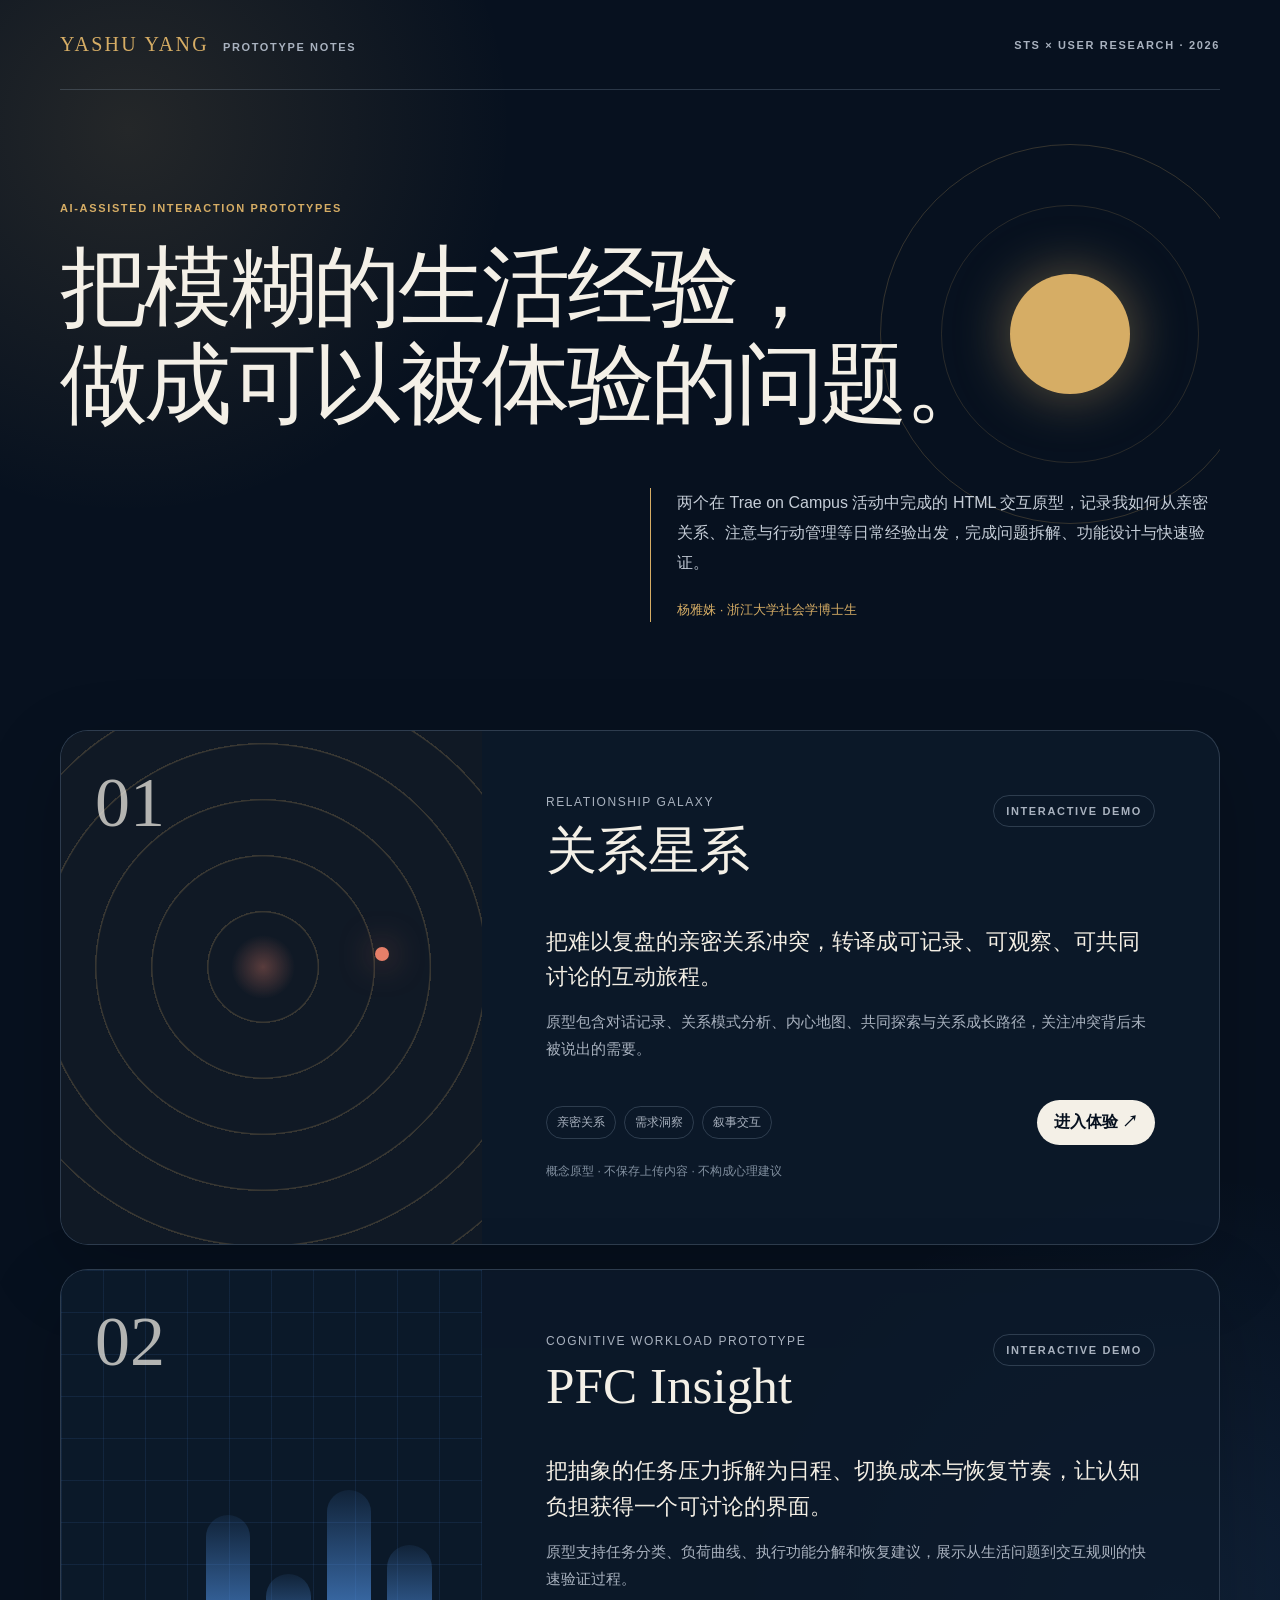
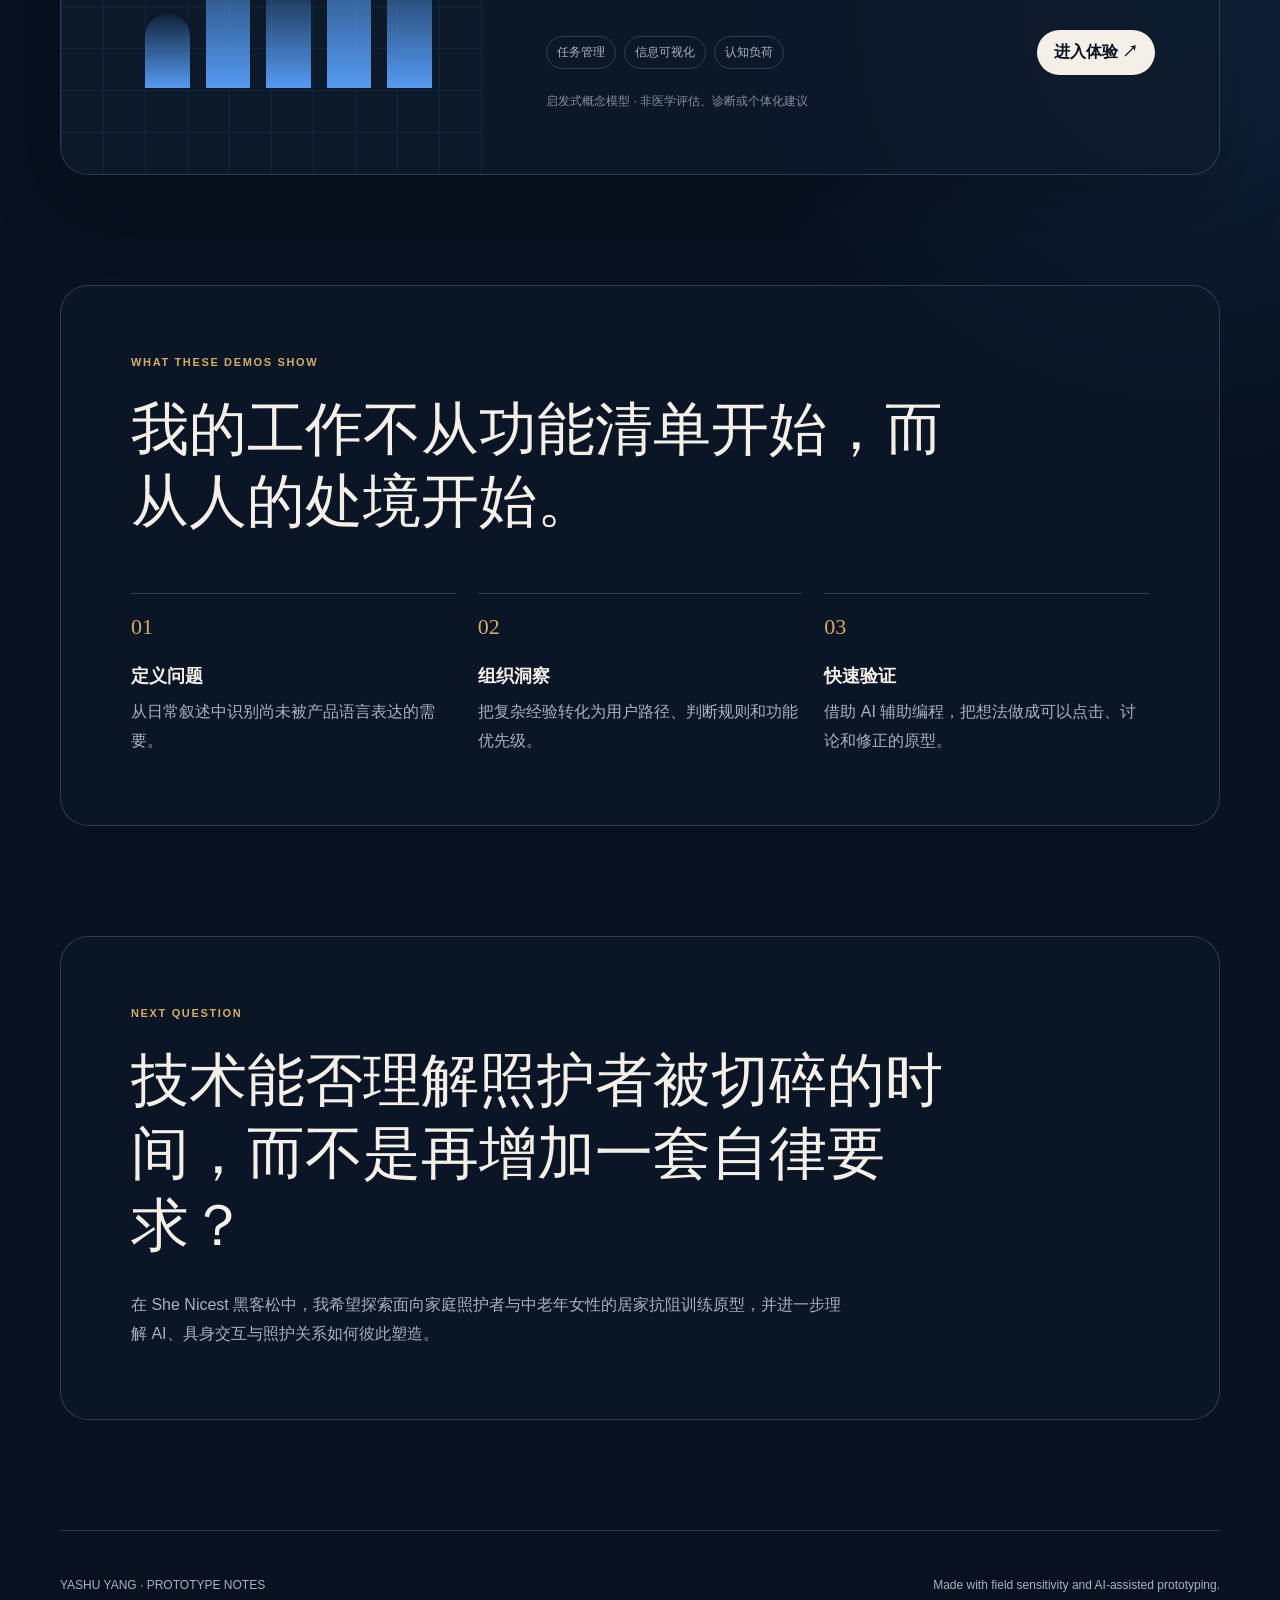
==== index.html @ 4c897ace "Publish interaction prototype portfolio Add the portfolio landing page, two interactive HTML demos, " ====
<!doctype html>
<html lang="zh-CN">
  <head>
    <meta charset="UTF-8" />
    <meta name="viewport" content="width=device-width, initial-scale=1.0" />
    <meta name="description" content="杨雅姝的 AI 辅助交互原型：关系星系与 PFC Insight。" />
    <meta property="og:title" content="杨雅姝｜交互原型作品" />
    <meta property="og:description" content="从生活经验、需求洞察到可以点击和讨论的交互原型。" />
    <meta property="og:image" content="og.png" />
    <title>杨雅姝｜交互原型作品</title>
    <style>
      :root {
        --ink: #f4f0e7;
        --muted: #a9b2bf;
        --night: #07111f;
        --panel: #0d1a2b;
        --line: rgba(170, 190, 215, 0.22);
        --gold: #d6ad65;
        --coral: #e57f69;
        --blue: #559af1;
      }

      * { box-sizing: border-box; }
      html { scroll-behavior: smooth; background: var(--night); }
      body {
        margin: 0;
        color: var(--ink);
        background:
          radial-gradient(circle at 10% 4%, rgba(214, 173, 101, 0.14), transparent 24rem),
          radial-gradient(circle at 92% 50%, rgba(85, 154, 241, 0.12), transparent 28rem),
          var(--night);
        font-family: Inter, ui-sans-serif, -apple-system, BlinkMacSystemFont, "Segoe UI", "PingFang SC", "Microsoft YaHei", sans-serif;
      }

      a { color: inherit; }
      main { width: min(1160px, calc(100% - 36px)); margin: 0 auto; }

      header {
        min-height: 90px;
        display: flex;
        align-items: center;
        justify-content: space-between;
        gap: 20px;
        border-bottom: 1px solid var(--line);
      }

      .wordmark { display: flex; align-items: baseline; gap: 14px; letter-spacing: .14em; }
      .wordmark strong { color: var(--gold); font-family: Georgia, serif; font-size: 20px; font-weight: 400; }
      .wordmark span, .meta, .eyebrow, .status { color: var(--muted); font-size: 11px; font-weight: 700; letter-spacing: .15em; }

      .hero { position: relative; min-height: 580px; padding: 112px 0 82px; overflow: hidden; }
      .eyebrow { margin: 0 0 26px; color: var(--gold); }
      h1, h2 { font-family: Georgia, "Songti SC", "STSong", serif; font-weight: 400; }
      h1 { position: relative; z-index: 1; max-width: 980px; margin: 0; font-size: clamp(46px, 7vw, 88px); line-height: 1.1; letter-spacing: -.04em; }
      .hero-copy { position: relative; z-index: 1; width: min(570px, 100%); margin: 54px 0 0 auto; padding-left: 26px; border-left: 1px solid var(--gold); color: #c5cdd7; line-height: 1.9; }
      .hero-copy p { margin: 0; }
      .hero-copy small { display: block; margin-top: 18px; color: var(--gold); }

      .orbit { position: absolute; right: -40px; top: 54px; width: 380px; height: 380px; border: 1px solid rgba(214, 173, 101, .22); border-radius: 50%; }
      .orbit::before, .orbit::after { content: ""; position: absolute; inset: 16%; border: 1px solid rgba(214, 173, 101, .16); border-radius: 50%; }
      .orbit::after { inset: 34%; background: var(--gold); box-shadow: 0 0 56px rgba(214, 173, 101, .45); }

      .projects { display: grid; gap: 24px; padding: 26px 0 110px; }
      .card { display: grid; grid-template-columns: minmax(250px, .8fr) 1.4fr; min-height: 430px; overflow: hidden; border: 1px solid var(--line); border-radius: 28px; background: rgba(13, 26, 43, .82); box-shadow: 0 26px 80px rgba(0, 0, 0, .2); }
      .visual { position: relative; min-height: 300px; overflow: hidden; background: #101925; }
      .visual.warm { background: radial-gradient(circle at 48% 46%, rgba(229, 127, 105, .34), transparent 9%), repeating-radial-gradient(circle at 48% 46%, transparent 0 54px, rgba(214, 173, 101, .2) 55px 56px), #101925; }
      .visual.cool { background: linear-gradient(rgba(85, 154, 241, .1) 1px, transparent 1px), linear-gradient(90deg, rgba(85, 154, 241, .1) 1px, transparent 1px), #0b1929; background-size: 42px 42px; }
      .index { position: absolute; top: 32px; left: 34px; color: rgba(244, 240, 231, .72); font-family: Georgia, serif; font-size: 70px; }
      .node { position: absolute; right: 22%; top: 42%; width: 14px; height: 14px; border-radius: 50%; background: var(--coral); box-shadow: 0 0 34px rgba(229, 127, 105, .85); }
      .bars { position: absolute; left: 20%; right: 12%; bottom: 17%; height: 42%; display: flex; align-items: flex-end; gap: 16px; }
      .bars i { flex: 1; border-radius: 999px 999px 0 0; background: linear-gradient(to top, var(--blue), rgba(85, 154, 241, .08)); }
      .bars i:nth-child(1) { height: 35%; } .bars i:nth-child(2) { height: 82%; } .bars i:nth-child(3) { height: 54%; } .bars i:nth-child(4) { height: 94%; } .bars i:nth-child(5) { height: 68%; }

      .content { display: flex; flex-direction: column; padding: clamp(34px, 5vw, 64px); }
      .heading { display: flex; justify-content: space-between; align-items: flex-start; gap: 20px; }
      .heading p { margin: 0 0 8px; color: var(--muted); font-size: 12px; letter-spacing: .13em; text-transform: uppercase; }
      .heading h2 { margin: 0; font-size: clamp(34px, 4vw, 54px); }
      .status { padding: 9px 12px; border: 1px solid var(--line); border-radius: 999px; white-space: nowrap; }
      .summary { margin: 38px 0 14px; color: #f3eee4; font-family: Georgia, "Songti SC", serif; font-size: 22px; line-height: 1.6; }
      .details { margin: 0; color: var(--muted); font-size: 15px; line-height: 1.8; }
      .footer { display: flex; justify-content: space-between; align-items: center; gap: 24px; margin-top: auto; padding-top: 38px; }
      .tags { display: flex; flex-wrap: wrap; gap: 8px; margin: 0; padding: 0; list-style: none; }
      .tags li { padding: 7px 10px; border: 1px solid var(--line); border-radius: 999px; color: var(--muted); font-size: 12px; }
      .launch { padding: 12px 17px; border-radius: 999px; background: var(--ink); color: var(--night); font-weight: 700; text-decoration: none; white-space: nowrap; }
      .note { margin: 18px 0 0; color: #8290a0; font-size: 12px; }

      .method, .next { margin-bottom: 110px; padding: clamp(36px, 6vw, 70px); border: 1px solid var(--line); border-radius: 28px; background: rgba(13, 26, 43, .54); }
      .method h2, .next h2 { max-width: 840px; margin: 0; font-size: clamp(32px, 5vw, 58px); line-height: 1.25; }
      .steps { display: grid; grid-template-columns: repeat(3, 1fr); gap: 22px; margin: 54px 0 0; padding: 0; list-style: none; }
      .steps li { padding-top: 20px; border-top: 1px solid var(--line); }
      .steps span { color: var(--gold); font-family: Georgia, serif; font-size: 22px; }
      .steps h3 { margin: 24px 0 10px; font-size: 18px; }
      .steps p, .next > p:last-child { margin: 0; color: var(--muted); line-height: 1.8; }
      .next > p:last-child { max-width: 720px; margin-top: 28px; }

      footer { min-height: 110px; display: flex; align-items: center; justify-content: space-between; gap: 20px; border-top: 1px solid var(--line); color: var(--muted); font-size: 12px; }

      @media (max-width: 780px) {
        header .meta { display: none; }
        .hero { min-height: 520px; padding-top: 90px; }
        .orbit { opacity: .55; right: -180px; }
        .card { grid-template-columns: 1fr; }
        .heading, .footer, footer { align-items: flex-start; flex-direction: column; }
        .steps { grid-template-columns: 1fr; }
      }
    </style>
  </head>
  <body>
    <main>
      <header>
        <div class="wordmark"><strong>YASHU YANG</strong><span>PROTOTYPE NOTES</span></div>
        <div class="meta">STS × USER RESEARCH · 2026</div>
      </header>

      <section class="hero">
        <div class="orbit" aria-hidden="true"></div>
        <p class="eyebrow">AI-ASSISTED INTERACTION PROTOTYPES</p>
        <h1>把模糊的生活经验，<br />做成可以被体验的问题。</h1>
        <div class="hero-copy">
          <p>两个在 Trae on Campus 活动中完成的 HTML 交互原型，记录我如何从亲密关系、注意与行动管理等日常经验出发，完成问题拆解、功能设计与快速验证。</p>
          <small>杨雅姝 · 浙江大学社会学博士生</small>
        </div>
      </section>

      <section class="projects" aria-label="交互原型列表">
        <article class="card">
          <div class="visual warm" aria-hidden="true"><span class="index">01</span><span class="node"></span></div>
          <div class="content">
            <div class="heading"><div><p>Relationship Galaxy</p><h2>关系星系</h2></div><span class="status">INTERACTIVE DEMO</span></div>
            <p class="summary">把难以复盘的亲密关系冲突，转译成可记录、可观察、可共同讨论的互动旅程。</p>
            <p class="details">原型包含对话记录、关系模式分析、内心地图、共同探索与关系成长路径，关注冲突背后未被说出的需要。</p>
            <div class="footer"><ul class="tags"><li>亲密关系</li><li>需求洞察</li><li>叙事交互</li></ul><a class="launch" href="relationship-galaxy.html">进入体验 ↗</a></div>
            <p class="note">概念原型 · 不保存上传内容 · 不构成心理建议</p>
          </div>
        </article>

        <article class="card">
          <div class="visual cool" aria-hidden="true"><span class="index">02</span><div class="bars"><i></i><i></i><i></i><i></i><i></i></div></div>
          <div class="content">
            <div class="heading"><div><p>Cognitive Workload Prototype</p><h2>PFC Insight</h2></div><span class="status">INTERACTIVE DEMO</span></div>
            <p class="summary">把抽象的任务压力拆解为日程、切换成本与恢复节奏，让认知负担获得一个可讨论的界面。</p>
            <p class="details">原型支持任务分类、负荷曲线、执行功能分解和恢复建议，展示从生活问题到交互规则的快速验证过程。</p>
            <div class="footer"><ul class="tags"><li>任务管理</li><li>信息可视化</li><li>认知负荷</li></ul><a class="launch" href="pfc-insight.html">进入体验 ↗</a></div>
            <p class="note">启发式概念模型 · 非医学评估、诊断或个体化建议</p>
          </div>
        </article>
      </section>

      <section class="method">
        <p class="eyebrow">WHAT THESE DEMOS SHOW</p>
        <h2>我的工作不从功能清单开始，而从人的处境开始。</h2>
        <ol class="steps">
          <li><span>01</span><h3>定义问题</h3><p>从日常叙述中识别尚未被产品语言表达的需要。</p></li>
          <li><span>02</span><h3>组织洞察</h3><p>把复杂经验转化为用户路径、判断规则和功能优先级。</p></li>
          <li><span>03</span><h3>快速验证</h3><p>借助 AI 辅助编程，把想法做成可以点击、讨论和修正的原型。</p></li>
        </ol>
      </section>

      <section class="next">
        <p class="eyebrow">NEXT QUESTION</p>
        <h2>技术能否理解照护者被切碎的时间，而不是再增加一套自律要求？</h2>
        <p>在 She Nicest 黑客松中，我希望探索面向家庭照护者与中老年女性的居家抗阻训练原型，并进一步理解 AI、具身交互与照护关系如何彼此塑造。</p>
      </section>

      <footer><span>YASHU YANG · PROTOTYPE NOTES</span><span>Made with field sensitivity and AI-assisted prototyping.</span></footer>
    </main>
  </body>
</html>
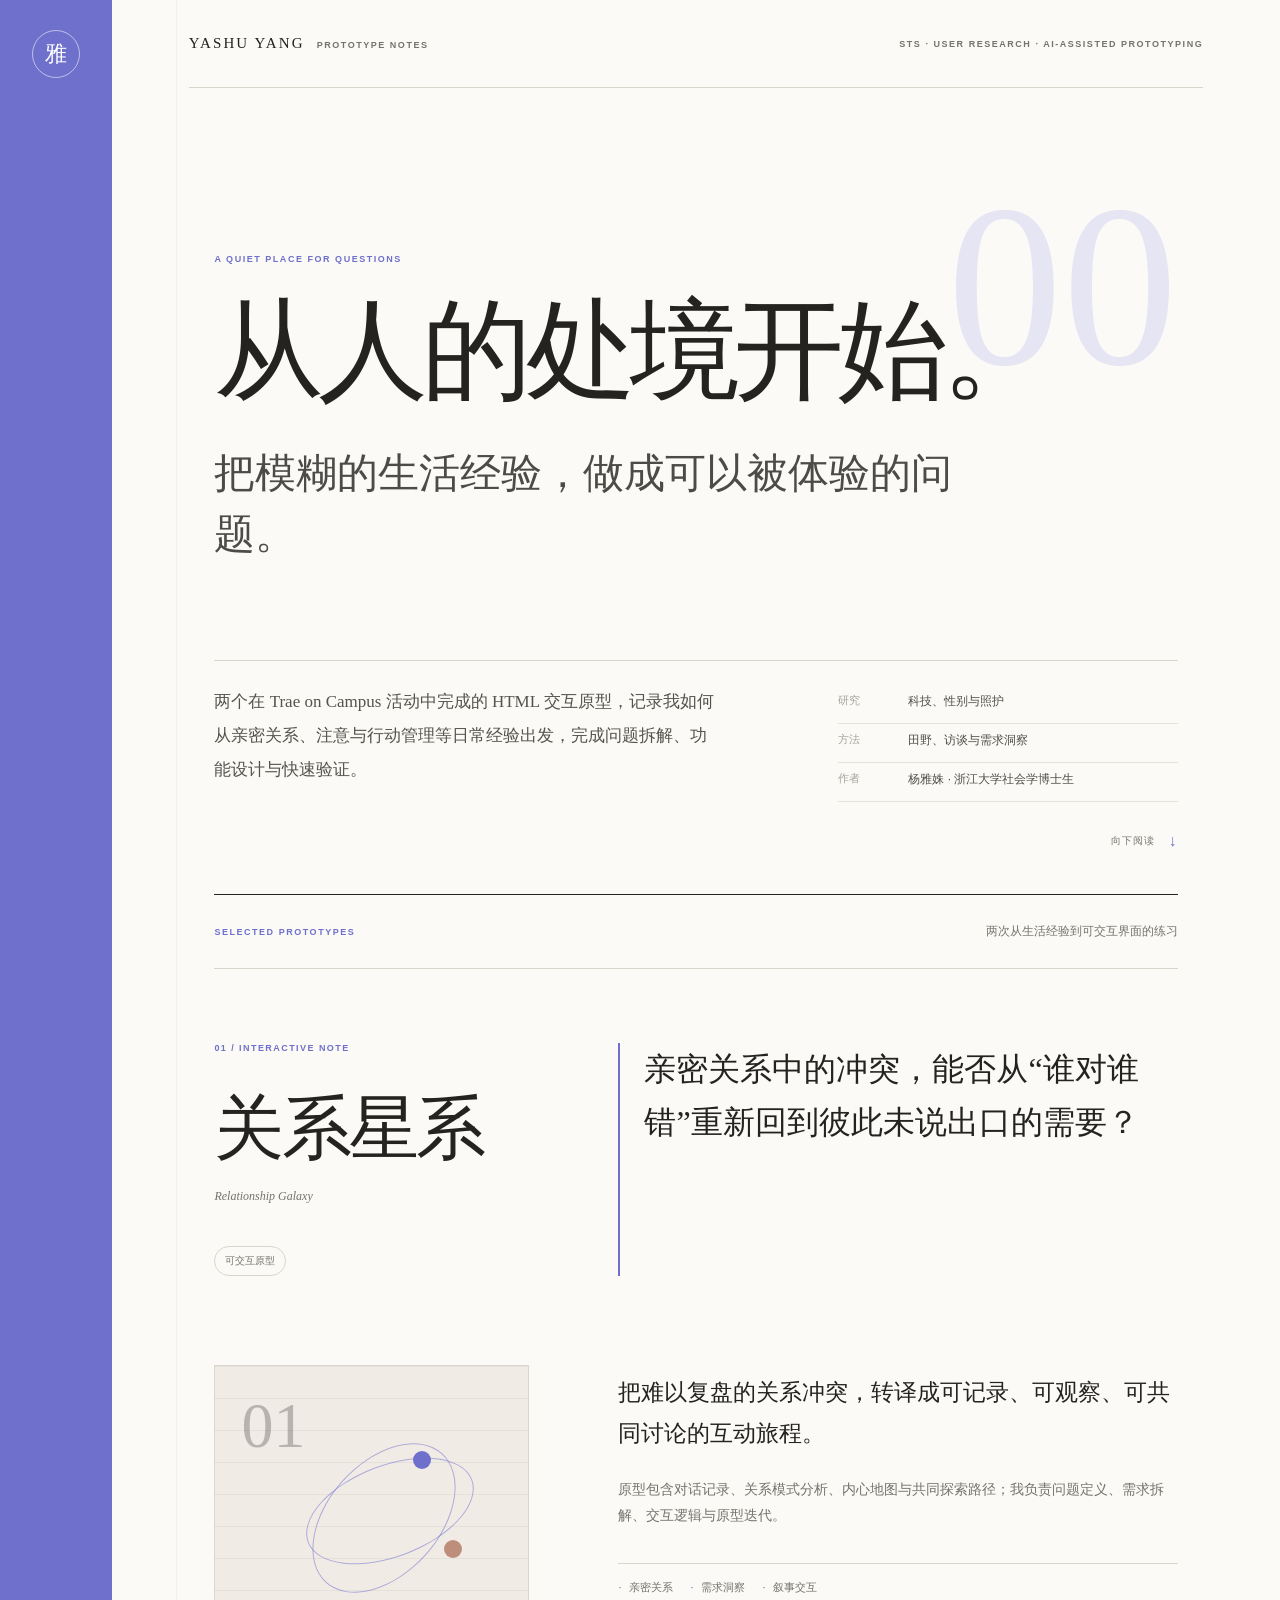
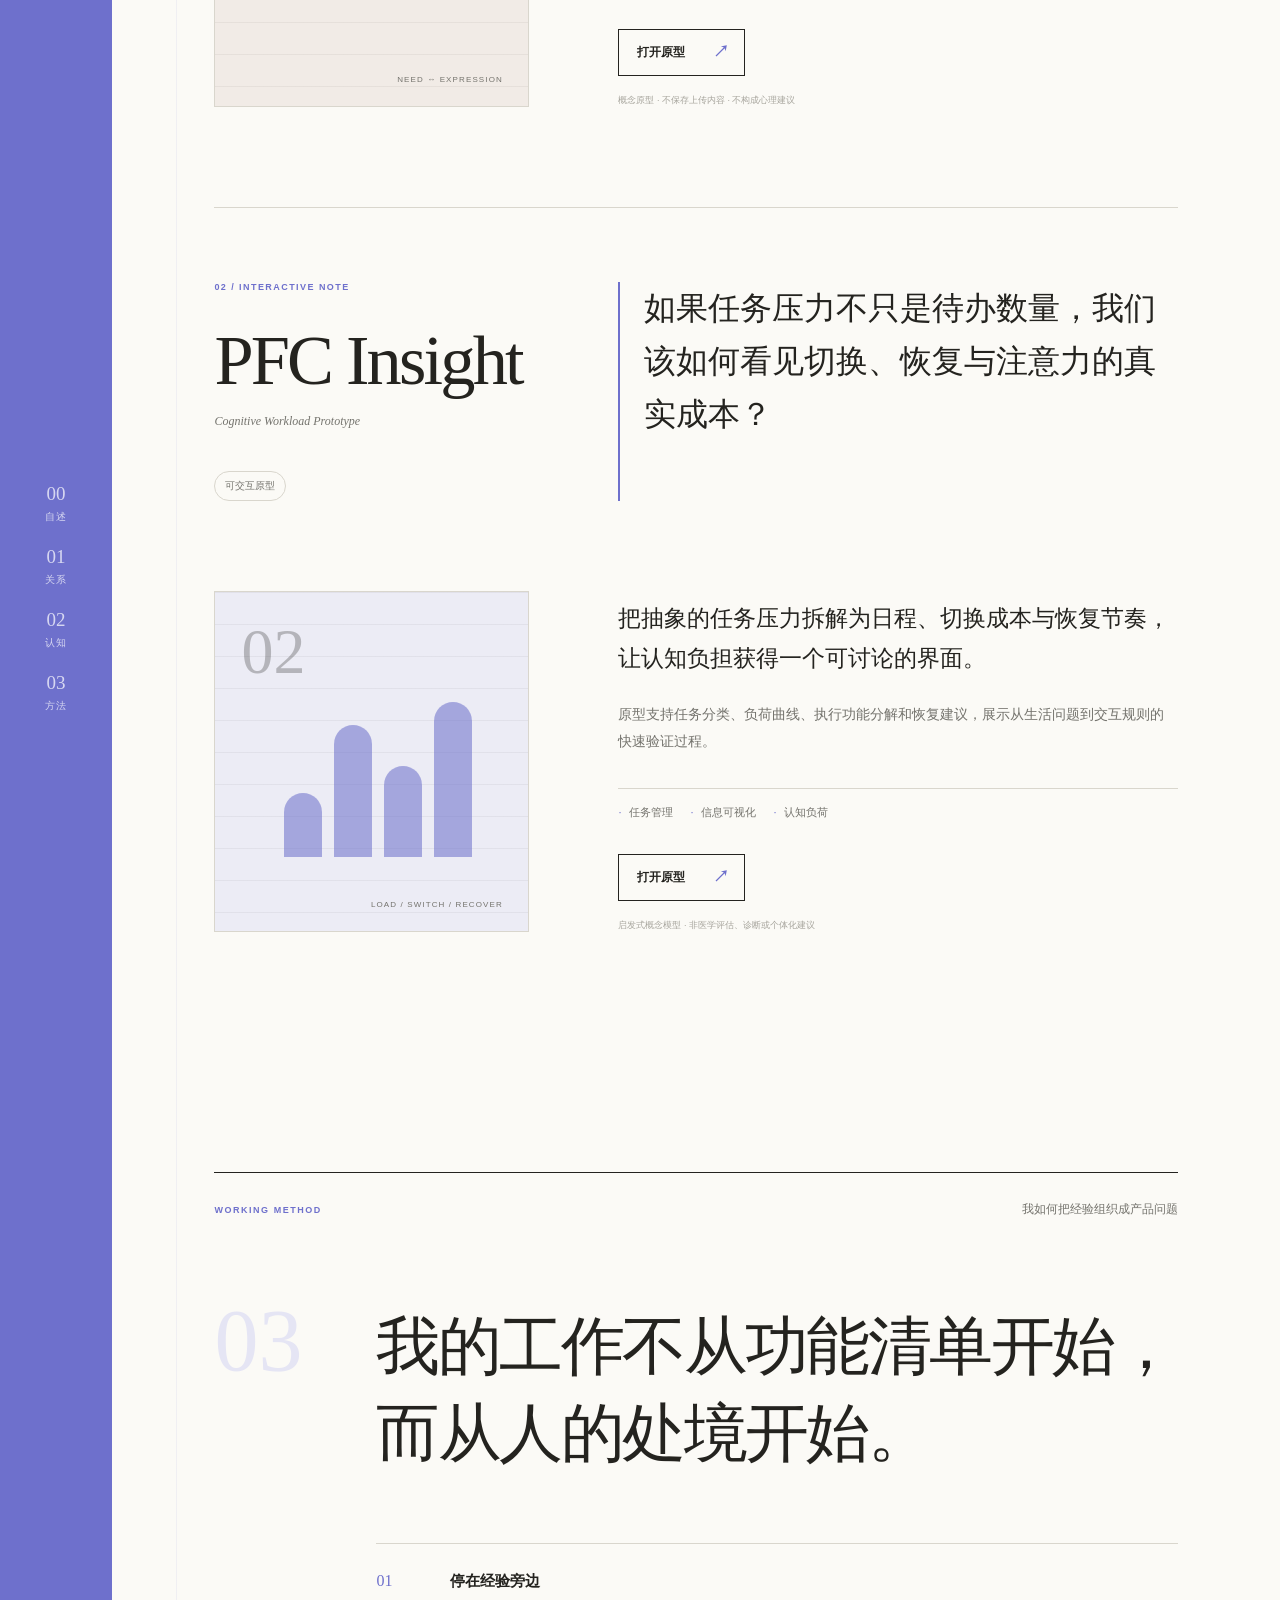
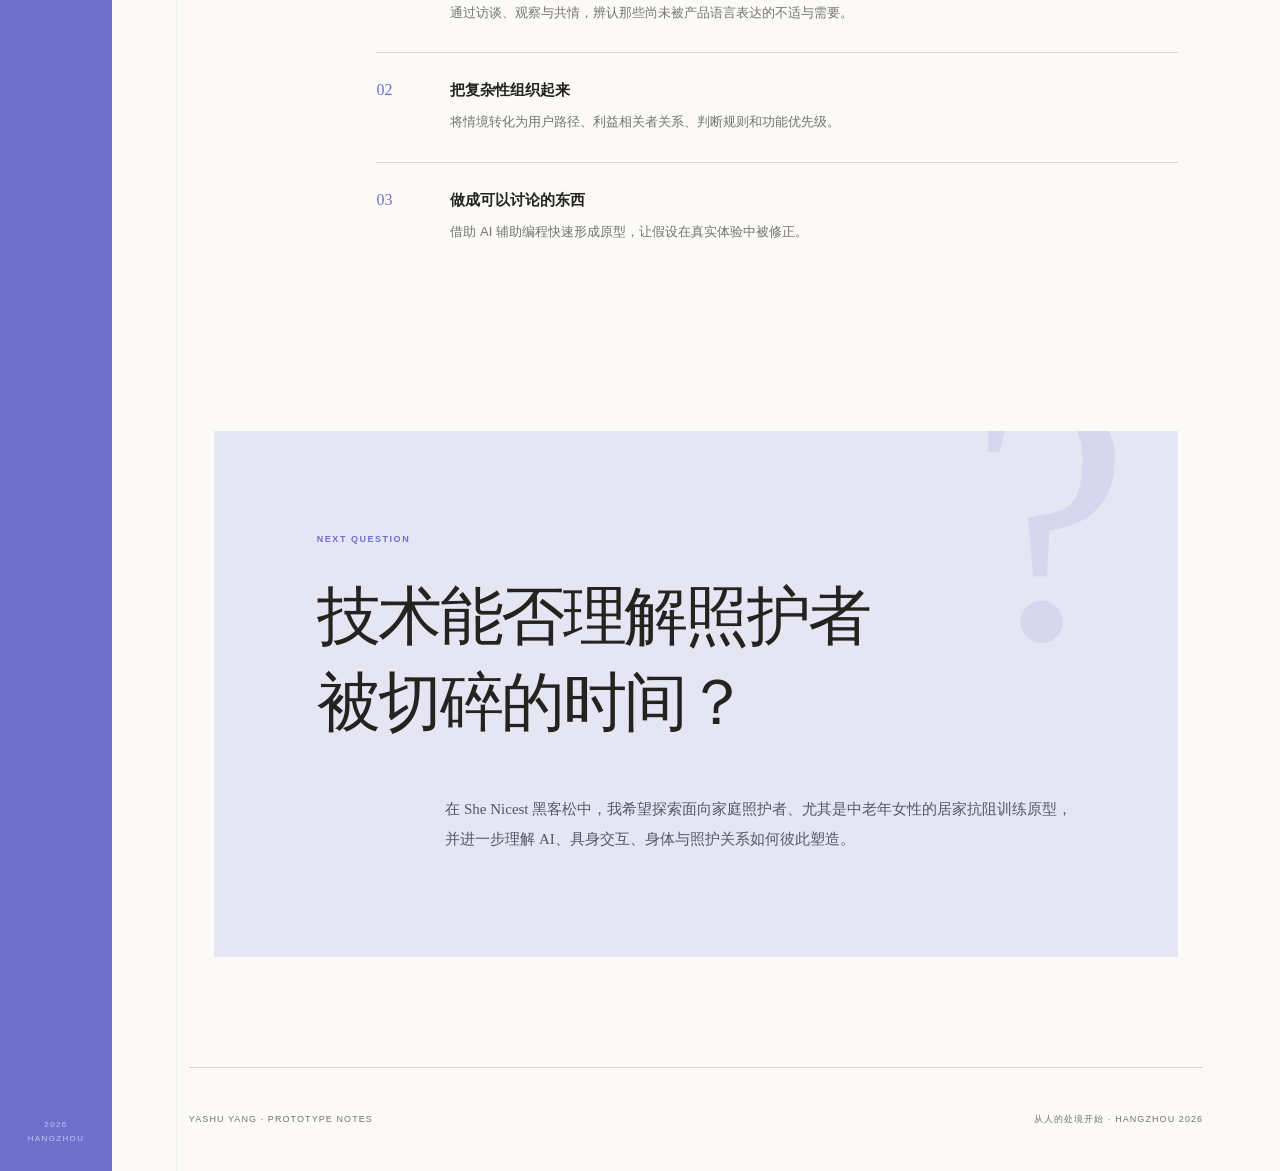
==== commit d5778f8e: "Refine portfolio UI with quiet editorial design Replace the dark card layout with a warm paper-based" ====
--- a/index.html
+++ b/index.html
@@ -5,164 +5,105 @@
     <meta name="viewport" content="width=device-width, initial-scale=1.0" />
     <meta name="description" content="杨雅姝的 AI 辅助交互原型：关系星系与 PFC Insight。" />
     <meta property="og:title" content="杨雅姝｜交互原型作品" />
-    <meta property="og:description" content="从生活经验、需求洞察到可以点击和讨论的交互原型。" />
-    <meta property="og:image" content="og.png" />
+    <meta property="og:description" content="从人的处境开始：把生活经验做成可以被体验的问题。" />
+    <meta property="og:image" content="https://yoshuayang.github.io/yashu-prototype-notes/og.png" />
+    <link rel="canonical" href="https://yoshuayang.github.io/yashu-prototype-notes/" />
+    <link rel="stylesheet" href="styles.css" />
     <title>杨雅姝｜交互原型作品</title>
-    <style>
-      :root {
-        --ink: #f4f0e7;
-        --muted: #a9b2bf;
-        --night: #07111f;
-        --panel: #0d1a2b;
-        --line: rgba(170, 190, 215, 0.22);
-        --gold: #d6ad65;
-        --coral: #e57f69;
-        --blue: #559af1;
-      }
-
-      * { box-sizing: border-box; }
-      html { scroll-behavior: smooth; background: var(--night); }
-      body {
-        margin: 0;
-        color: var(--ink);
-        background:
-          radial-gradient(circle at 10% 4%, rgba(214, 173, 101, 0.14), transparent 24rem),
-          radial-gradient(circle at 92% 50%, rgba(85, 154, 241, 0.12), transparent 28rem),
-          var(--night);
-        font-family: Inter, ui-sans-serif, -apple-system, BlinkMacSystemFont, "Segoe UI", "PingFang SC", "Microsoft YaHei", sans-serif;
-      }
-
-      a { color: inherit; }
-      main { width: min(1160px, calc(100% - 36px)); margin: 0 auto; }
-
-      header {
-        min-height: 90px;
-        display: flex;
-        align-items: center;
-        justify-content: space-between;
-        gap: 20px;
-        border-bottom: 1px solid var(--line);
-      }
-
-      .wordmark { display: flex; align-items: baseline; gap: 14px; letter-spacing: .14em; }
-      .wordmark strong { color: var(--gold); font-family: Georgia, serif; font-size: 20px; font-weight: 400; }
-      .wordmark span, .meta, .eyebrow, .status { color: var(--muted); font-size: 11px; font-weight: 700; letter-spacing: .15em; }
-
-      .hero { position: relative; min-height: 580px; padding: 112px 0 82px; overflow: hidden; }
-      .eyebrow { margin: 0 0 26px; color: var(--gold); }
-      h1, h2 { font-family: Georgia, "Songti SC", "STSong", serif; font-weight: 400; }
-      h1 { position: relative; z-index: 1; max-width: 980px; margin: 0; font-size: clamp(46px, 7vw, 88px); line-height: 1.1; letter-spacing: -.04em; }
-      .hero-copy { position: relative; z-index: 1; width: min(570px, 100%); margin: 54px 0 0 auto; padding-left: 26px; border-left: 1px solid var(--gold); color: #c5cdd7; line-height: 1.9; }
-      .hero-copy p { margin: 0; }
-      .hero-copy small { display: block; margin-top: 18px; color: var(--gold); }
-
-      .orbit { position: absolute; right: -40px; top: 54px; width: 380px; height: 380px; border: 1px solid rgba(214, 173, 101, .22); border-radius: 50%; }
-      .orbit::before, .orbit::after { content: ""; position: absolute; inset: 16%; border: 1px solid rgba(214, 173, 101, .16); border-radius: 50%; }
-      .orbit::after { inset: 34%; background: var(--gold); box-shadow: 0 0 56px rgba(214, 173, 101, .45); }
-
-      .projects { display: grid; gap: 24px; padding: 26px 0 110px; }
-      .card { display: grid; grid-template-columns: minmax(250px, .8fr) 1.4fr; min-height: 430px; overflow: hidden; border: 1px solid var(--line); border-radius: 28px; background: rgba(13, 26, 43, .82); box-shadow: 0 26px 80px rgba(0, 0, 0, .2); }
-      .visual { position: relative; min-height: 300px; overflow: hidden; background: #101925; }
-      .visual.warm { background: radial-gradient(circle at 48% 46%, rgba(229, 127, 105, .34), transparent 9%), repeating-radial-gradient(circle at 48% 46%, transparent 0 54px, rgba(214, 173, 101, .2) 55px 56px), #101925; }
-      .visual.cool { background: linear-gradient(rgba(85, 154, 241, .1) 1px, transparent 1px), linear-gradient(90deg, rgba(85, 154, 241, .1) 1px, transparent 1px), #0b1929; background-size: 42px 42px; }
-      .index { position: absolute; top: 32px; left: 34px; color: rgba(244, 240, 231, .72); font-family: Georgia, serif; font-size: 70px; }
-      .node { position: absolute; right: 22%; top: 42%; width: 14px; height: 14px; border-radius: 50%; background: var(--coral); box-shadow: 0 0 34px rgba(229, 127, 105, .85); }
-      .bars { position: absolute; left: 20%; right: 12%; bottom: 17%; height: 42%; display: flex; align-items: flex-end; gap: 16px; }
-      .bars i { flex: 1; border-radius: 999px 999px 0 0; background: linear-gradient(to top, var(--blue), rgba(85, 154, 241, .08)); }
-      .bars i:nth-child(1) { height: 35%; } .bars i:nth-child(2) { height: 82%; } .bars i:nth-child(3) { height: 54%; } .bars i:nth-child(4) { height: 94%; } .bars i:nth-child(5) { height: 68%; }
-
-      .content { display: flex; flex-direction: column; padding: clamp(34px, 5vw, 64px); }
-      .heading { display: flex; justify-content: space-between; align-items: flex-start; gap: 20px; }
-      .heading p { margin: 0 0 8px; color: var(--muted); font-size: 12px; letter-spacing: .13em; text-transform: uppercase; }
-      .heading h2 { margin: 0; font-size: clamp(34px, 4vw, 54px); }
-      .status { padding: 9px 12px; border: 1px solid var(--line); border-radius: 999px; white-space: nowrap; }
-      .summary { margin: 38px 0 14px; color: #f3eee4; font-family: Georgia, "Songti SC", serif; font-size: 22px; line-height: 1.6; }
-      .details { margin: 0; color: var(--muted); font-size: 15px; line-height: 1.8; }
-      .footer { display: flex; justify-content: space-between; align-items: center; gap: 24px; margin-top: auto; padding-top: 38px; }
-      .tags { display: flex; flex-wrap: wrap; gap: 8px; margin: 0; padding: 0; list-style: none; }
-      .tags li { padding: 7px 10px; border: 1px solid var(--line); border-radius: 999px; color: var(--muted); font-size: 12px; }
-      .launch { padding: 12px 17px; border-radius: 999px; background: var(--ink); color: var(--night); font-weight: 700; text-decoration: none; white-space: nowrap; }
-      .note { margin: 18px 0 0; color: #8290a0; font-size: 12px; }
-
-      .method, .next { margin-bottom: 110px; padding: clamp(36px, 6vw, 70px); border: 1px solid var(--line); border-radius: 28px; background: rgba(13, 26, 43, .54); }
-      .method h2, .next h2 { max-width: 840px; margin: 0; font-size: clamp(32px, 5vw, 58px); line-height: 1.25; }
-      .steps { display: grid; grid-template-columns: repeat(3, 1fr); gap: 22px; margin: 54px 0 0; padding: 0; list-style: none; }
-      .steps li { padding-top: 20px; border-top: 1px solid var(--line); }
-      .steps span { color: var(--gold); font-family: Georgia, serif; font-size: 22px; }
-      .steps h3 { margin: 24px 0 10px; font-size: 18px; }
-      .steps p, .next > p:last-child { margin: 0; color: var(--muted); line-height: 1.8; }
-      .next > p:last-child { max-width: 720px; margin-top: 28px; }
-
-      footer { min-height: 110px; display: flex; align-items: center; justify-content: space-between; gap: 20px; border-top: 1px solid var(--line); color: var(--muted); font-size: 12px; }
-
-      @media (max-width: 780px) {
-        header .meta { display: none; }
-        .hero { min-height: 520px; padding-top: 90px; }
-        .orbit { opacity: .55; right: -180px; }
-        .card { grid-template-columns: 1fr; }
-        .heading, .footer, footer { align-items: flex-start; flex-direction: column; }
-        .steps { grid-template-columns: 1fr; }
-      }
-    </style>
   </head>
   <body>
-    <main>
-      <header>
-        <div class="wordmark"><strong>YASHU YANG</strong><span>PROTOTYPE NOTES</span></div>
-        <div class="meta">STS × USER RESEARCH · 2026</div>
-      </header>
+    <main class="portfolio-shell">
+      <aside class="index-rail" aria-label="页面索引">
+        <a class="monogram" href="#top" aria-label="返回页面顶部">雅</a>
+        <nav>
+          <a href="#about"><span>00</span>自述</a>
+          <a href="#project-01"><span>01</span>关系</a>
+          <a href="#project-02"><span>02</span>认知</a>
+          <a href="#method"><span>03</span>方法</a>
+        </nav>
+        <p>2026<br />HANGZHOU</p>
+      </aside>
 
-      <section class="hero">
-        <div class="orbit" aria-hidden="true"></div>
-        <p class="eyebrow">AI-ASSISTED INTERACTION PROTOTYPES</p>
-        <h1>把模糊的生活经验，<br />做成可以被体验的问题。</h1>
-        <div class="hero-copy">
-          <p>两个在 Trae on Campus 活动中完成的 HTML 交互原型，记录我如何从亲密关系、注意与行动管理等日常经验出发，完成问题拆解、功能设计与快速验证。</p>
-          <small>杨雅姝 · 浙江大学社会学博士生</small>
-        </div>
-      </section>
+      <div class="paper" id="top">
+        <header class="site-header">
+          <a class="wordmark" href="#top"><strong>YASHU YANG</strong><span>PROTOTYPE NOTES</span></a>
+          <p>STS · USER RESEARCH · AI-ASSISTED PROTOTYPING</p>
+        </header>
 
-      <section class="projects" aria-label="交互原型列表">
-        <article class="card">
-          <div class="visual warm" aria-hidden="true"><span class="index">01</span><span class="node"></span></div>
-          <div class="content">
-            <div class="heading"><div><p>Relationship Galaxy</p><h2>关系星系</h2></div><span class="status">INTERACTIVE DEMO</span></div>
-            <p class="summary">把难以复盘的亲密关系冲突，转译成可记录、可观察、可共同讨论的互动旅程。</p>
-            <p class="details">原型包含对话记录、关系模式分析、内心地图、共同探索与关系成长路径，关注冲突背后未被说出的需要。</p>
-            <div class="footer"><ul class="tags"><li>亲密关系</li><li>需求洞察</li><li>叙事交互</li></ul><a class="launch" href="relationship-galaxy.html">进入体验 ↗</a></div>
-            <p class="note">概念原型 · 不保存上传内容 · 不构成心理建议</p>
+        <section class="hero" id="about">
+          <div class="hero-index" aria-hidden="true">00</div>
+          <p class="section-label">A QUIET PLACE FOR QUESTIONS</p>
+          <h1>从人的处境开始。</h1>
+          <p class="hero-thesis">把模糊的生活经验，做成可以被体验的问题。</p>
+          <div class="hero-notes">
+            <p>两个在 Trae on Campus 活动中完成的 HTML 交互原型，记录我如何从亲密关系、注意与行动管理等日常经验出发，完成问题拆解、功能设计与快速验证。</p>
+            <dl>
+              <div><dt>研究</dt><dd>科技、性别与照护</dd></div>
+              <div><dt>方法</dt><dd>田野、访谈与需求洞察</dd></div>
+              <div><dt>作者</dt><dd>杨雅姝 · 浙江大学社会学博士生</dd></div>
+            </dl>
           </div>
-        </article>
+          <a class="scroll-note" href="#project-01">向下阅读 <span>↓</span></a>
+        </section>
 
-        <article class="card">
-          <div class="visual cool" aria-hidden="true"><span class="index">02</span><div class="bars"><i></i><i></i><i></i><i></i><i></i></div></div>
-          <div class="content">
-            <div class="heading"><div><p>Cognitive Workload Prototype</p><h2>PFC Insight</h2></div><span class="status">INTERACTIVE DEMO</span></div>
-            <p class="summary">把抽象的任务压力拆解为日程、切换成本与恢复节奏，让认知负担获得一个可讨论的界面。</p>
-            <p class="details">原型支持任务分类、负荷曲线、执行功能分解和恢复建议，展示从生活问题到交互规则的快速验证过程。</p>
-            <div class="footer"><ul class="tags"><li>任务管理</li><li>信息可视化</li><li>认知负荷</li></ul><a class="launch" href="pfc-insight.html">进入体验 ↗</a></div>
-            <p class="note">启发式概念模型 · 非医学评估、诊断或个体化建议</p>
-          </div>
-        </article>
-      </section>
+        <section class="projects" aria-label="交互原型作品">
+          <div class="section-heading"><p class="section-label">SELECTED PROTOTYPES</p><p>两次从生活经验到可交互界面的练习</p></div>
 
-      <section class="method">
-        <p class="eyebrow">WHAT THESE DEMOS SHOW</p>
-        <h2>我的工作不从功能清单开始，而从人的处境开始。</h2>
-        <ol class="steps">
-          <li><span>01</span><h3>定义问题</h3><p>从日常叙述中识别尚未被产品语言表达的需要。</p></li>
-          <li><span>02</span><h3>组织洞察</h3><p>把复杂经验转化为用户路径、判断规则和功能优先级。</p></li>
-          <li><span>03</span><h3>快速验证</h3><p>借助 AI 辅助编程，把想法做成可以点击、讨论和修正的原型。</p></li>
-        </ol>
-      </section>
+          <article class="project-sheet relationship" id="project-01">
+            <header class="project-heading">
+              <div><p>01 / INTERACTIVE NOTE</p><h2>关系星系</h2><span>Relationship Galaxy</span></div>
+              <span class="prototype-status">可交互原型</span>
+            </header>
+            <blockquote>亲密关系中的冲突，能否从“谁对谁错”重新回到彼此未说出口的需要？</blockquote>
+            <div class="notation relationship" aria-hidden="true">
+              <span class="notation-number">01</span><i class="orbit orbit-one"></i><i class="orbit orbit-two"></i><i class="node node-a"></i><i class="node node-b"></i><small>NEED ↔ EXPRESSION</small>
+            </div>
+            <div class="project-copy">
+              <p class="project-summary">把难以复盘的关系冲突，转译成可记录、可观察、可共同讨论的互动旅程。</p>
+              <p class="project-details">原型包含对话记录、关系模式分析、内心地图与共同探索路径；我负责问题定义、需求拆解、交互逻辑与原型迭代。</p>
+              <ul aria-label="项目标签"><li>亲密关系</li><li>需求洞察</li><li>叙事交互</li></ul>
+              <a class="launch" href="relationship-galaxy.html">打开原型 <span aria-hidden="true">↗</span></a>
+              <p class="prototype-note">概念原型 · 不保存上传内容 · 不构成心理建议</p>
+            </div>
+          </article>
 
-      <section class="next">
-        <p class="eyebrow">NEXT QUESTION</p>
-        <h2>技术能否理解照护者被切碎的时间，而不是再增加一套自律要求？</h2>
-        <p>在 She Nicest 黑客松中，我希望探索面向家庭照护者与中老年女性的居家抗阻训练原型，并进一步理解 AI、具身交互与照护关系如何彼此塑造。</p>
-      </section>
+          <article class="project-sheet cognition" id="project-02">
+            <header class="project-heading">
+              <div><p>02 / INTERACTIVE NOTE</p><h2>PFC Insight</h2><span>Cognitive Workload Prototype</span></div>
+              <span class="prototype-status">可交互原型</span>
+            </header>
+            <blockquote>如果任务压力不只是待办数量，我们该如何看见切换、恢复与注意力的真实成本？</blockquote>
+            <div class="notation cognition" aria-hidden="true">
+              <span class="notation-number">02</span><i class="bar bar-one"></i><i class="bar bar-two"></i><i class="bar bar-three"></i><i class="bar bar-four"></i><small>LOAD / SWITCH / RECOVER</small>
+            </div>
+            <div class="project-copy">
+              <p class="project-summary">把抽象的任务压力拆解为日程、切换成本与恢复节奏，让认知负担获得一个可讨论的界面。</p>
+              <p class="project-details">原型支持任务分类、负荷曲线、执行功能分解和恢复建议，展示从生活问题到交互规则的快速验证过程。</p>
+              <ul aria-label="项目标签"><li>任务管理</li><li>信息可视化</li><li>认知负荷</li></ul>
+              <a class="launch" href="pfc-insight.html">打开原型 <span aria-hidden="true">↗</span></a>
+              <p class="prototype-note">启发式概念模型 · 非医学评估、诊断或个体化建议</p>
+            </div>
+          </article>
+        </section>
 
-      <footer><span>YASHU YANG · PROTOTYPE NOTES</span><span>Made with field sensitivity and AI-assisted prototyping.</span></footer>
+        <section class="method" id="method">
+          <div class="section-heading"><p class="section-label">WORKING METHOD</p><p>我如何把经验组织成产品问题</p></div>
+          <div class="method-intro"><p class="method-index">03</p><h2>我的工作不从功能清单开始，<br />而从人的处境开始。</h2></div>
+          <ol>
+            <li><span>01</span><div><h3>停在经验旁边</h3><p>通过访谈、观察与共情，辨认那些尚未被产品语言表达的不适与需要。</p></div></li>
+            <li><span>02</span><div><h3>把复杂性组织起来</h3><p>将情境转化为用户路径、利益相关者关系、判断规则和功能优先级。</p></div></li>
+            <li><span>03</span><div><h3>做成可以讨论的东西</h3><p>借助 AI 辅助编程快速形成原型，让假设在真实体验中被修正。</p></div></li>
+          </ol>
+        </section>
+
+        <section class="next-question">
+          <p class="section-label">NEXT QUESTION</p><span class="question-mark" aria-hidden="true">?</span>
+          <h2>技术能否理解照护者<br />被切碎的时间？</h2>
+          <p>在 She Nicest 黑客松中，我希望探索面向家庭照护者、尤其是中老年女性的居家抗阻训练原型，并进一步理解 AI、具身交互、身体与照护关系如何彼此塑造。</p>
+        </section>
+
+        <footer><p>YASHU YANG · PROTOTYPE NOTES</p><p>从人的处境开始 · HANGZHOU 2026</p></footer>
+      </div>
     </main>
   </body>
 </html>
--- a/styles.css
+++ b/styles.css
@@ -0,0 +1,538 @@
+:root {
+  --paper: #f4f2ec;
+  --surface: #fbfaf6;
+  --ink: #24231f;
+  --muted: #74736d;
+  --faint: #a6a49c;
+  --line: #d9d6cd;
+  --accent: #6e70cc;
+  --accent-soft: #e5e5f4;
+  --sage: #dce4dc;
+  --warm: #eadfd5;
+}
+
+* { box-sizing: border-box; }
+
+html {
+  scroll-behavior: smooth;
+  background: var(--paper);
+}
+
+body {
+  margin: 0;
+  color: var(--ink);
+  background: var(--paper);
+  font-family: Inter, ui-sans-serif, -apple-system, BlinkMacSystemFont, "Segoe UI", "PingFang SC", "Microsoft YaHei", sans-serif;
+  -webkit-font-smoothing: antialiased;
+}
+
+a { color: inherit; }
+
+.portfolio-shell {
+  display: grid;
+  grid-template-columns: 112px minmax(0, 1fr);
+  width: min(1500px, 100%);
+  margin: 0 auto;
+  min-height: 100vh;
+  background: var(--surface);
+  box-shadow: 0 0 0 1px rgba(36, 35, 31, 0.04);
+}
+
+.index-rail {
+  position: sticky;
+  top: 0;
+  z-index: 10;
+  display: flex;
+  flex-direction: column;
+  align-items: center;
+  min-height: 100vh;
+  padding: 30px 18px 24px;
+  background: var(--accent);
+  color: white;
+}
+
+.monogram {
+  display: grid;
+  place-items: center;
+  width: 48px;
+  height: 48px;
+  border: 1px solid rgba(255, 255, 255, 0.55);
+  border-radius: 50%;
+  font-family: "Songti SC", STSong, Georgia, serif;
+  font-size: 22px;
+  text-decoration: none;
+}
+
+.index-rail nav {
+  display: grid;
+  gap: 22px;
+  width: 100%;
+  margin: auto 0;
+}
+
+.index-rail nav a {
+  display: grid;
+  gap: 5px;
+  color: rgba(255, 255, 255, 0.72);
+  font-size: 10px;
+  letter-spacing: 0.15em;
+  text-align: center;
+  text-decoration: none;
+  transition: color 180ms ease;
+}
+
+.index-rail nav a span {
+  font-family: Georgia, serif;
+  font-size: 19px;
+  letter-spacing: 0;
+}
+
+.index-rail nav a:hover,
+.index-rail nav a:focus-visible { color: white; }
+
+.index-rail > p {
+  margin: 0;
+  color: rgba(255, 255, 255, 0.62);
+  font-size: 8px;
+  line-height: 1.8;
+  letter-spacing: 0.17em;
+  text-align: center;
+}
+
+.paper {
+  min-width: 0;
+  background:
+    linear-gradient(90deg, transparent 0 64px, rgba(110, 112, 204, 0.08) 64px 65px, transparent 65px),
+    var(--surface);
+}
+
+.site-header {
+  display: flex;
+  align-items: center;
+  justify-content: space-between;
+  min-height: 88px;
+  margin: 0 clamp(34px, 6vw, 92px);
+  border-bottom: 1px solid var(--line);
+}
+
+.wordmark {
+  display: flex;
+  align-items: baseline;
+  gap: 12px;
+  text-decoration: none;
+}
+
+.wordmark strong {
+  font-family: Georgia, serif;
+  font-size: 15px;
+  font-weight: 400;
+  letter-spacing: 0.14em;
+}
+
+.wordmark span,
+.site-header > p,
+.section-label {
+  color: var(--muted);
+  font-size: 9px;
+  font-weight: 650;
+  letter-spacing: 0.17em;
+}
+
+.site-header > p { margin: 0; }
+
+.hero {
+  position: relative;
+  min-height: 760px;
+  padding: clamp(100px, 13vw, 176px) clamp(34px, 8vw, 124px) 92px;
+  overflow: hidden;
+}
+
+.hero-index {
+  position: absolute;
+  top: 84px;
+  right: clamp(34px, 8vw, 124px);
+  color: var(--accent-soft);
+  font-family: Georgia, serif;
+  font-size: clamp(110px, 18vw, 250px);
+  line-height: 1;
+}
+
+.section-label {
+  position: relative;
+  z-index: 1;
+  margin: 0 0 30px;
+  color: var(--accent);
+}
+
+.hero h1 {
+  position: relative;
+  z-index: 1;
+  max-width: 900px;
+  margin: 0;
+  font-family: "Songti SC", STSong, Georgia, serif;
+  font-size: clamp(58px, 8.6vw, 126px);
+  font-weight: 400;
+  line-height: 1.04;
+  letter-spacing: -0.055em;
+}
+
+.hero-thesis {
+  position: relative;
+  z-index: 1;
+  max-width: 760px;
+  margin: 34px 0 0;
+  color: #4c4b47;
+  font-family: "Songti SC", STSong, Georgia, serif;
+  font-size: clamp(24px, 3.2vw, 44px);
+  line-height: 1.5;
+}
+
+.hero-notes {
+  position: relative;
+  z-index: 1;
+  display: grid;
+  grid-template-columns: 1.2fr 0.8fr;
+  gap: clamp(44px, 9vw, 130px);
+  margin-top: 94px;
+  padding-top: 24px;
+  border-top: 1px solid var(--line);
+}
+
+.hero-notes > p {
+  max-width: 620px;
+  margin: 0;
+  color: #55534e;
+  font-family: "Songti SC", STSong, Georgia, serif;
+  font-size: 17px;
+  line-height: 2;
+}
+
+.hero-notes dl { margin: 0; }
+.hero-notes dl div {
+  display: grid;
+  grid-template-columns: 52px 1fr;
+  gap: 18px;
+  padding: 8px 0 13px;
+  border-bottom: 1px solid #e5e2da;
+}
+.hero-notes dt { color: var(--faint); font-size: 11px; }
+.hero-notes dd { margin: 0; color: #514f4a; font-size: 12px; }
+
+.scroll-note {
+  position: absolute;
+  right: clamp(34px, 8vw, 124px);
+  bottom: 44px;
+  display: flex;
+  gap: 13px;
+  align-items: center;
+  color: var(--muted);
+  font-size: 10px;
+  letter-spacing: 0.12em;
+  text-decoration: none;
+}
+
+.scroll-note span { color: var(--accent); font-size: 16px; }
+
+.projects,
+.method {
+  padding: 0 clamp(34px, 8vw, 124px) 140px;
+}
+
+.section-heading {
+  display: flex;
+  align-items: baseline;
+  justify-content: space-between;
+  gap: 28px;
+  padding: 28px 0;
+  border-top: 1px solid var(--ink);
+}
+
+.section-heading p { margin: 0; }
+.section-heading > p:last-child { color: var(--muted); font-size: 12px; }
+
+.project-sheet {
+  display: grid;
+  grid-template-columns: minmax(230px, 0.72fr) minmax(340px, 1.28fr);
+  gap: clamp(42px, 7vw, 96px);
+  padding: 74px 0 100px;
+  border-top: 1px solid var(--line);
+}
+
+.project-heading {
+  align-self: start;
+}
+
+.project-heading > div > p {
+  margin: 0 0 28px;
+  color: var(--accent);
+  font-size: 9px;
+  font-weight: 700;
+  letter-spacing: 0.16em;
+}
+
+.project-heading h2 {
+  margin: 0 0 10px;
+  font-family: "Songti SC", STSong, Georgia, serif;
+  font-size: clamp(43px, 5.5vw, 76px);
+  font-weight: 400;
+  letter-spacing: -0.04em;
+}
+
+.project-heading > div > span {
+  color: var(--muted);
+  font-family: Georgia, serif;
+  font-size: 12px;
+  font-style: italic;
+}
+
+.prototype-status {
+  display: inline-block;
+  margin-top: 42px;
+  padding: 7px 10px;
+  border: 1px solid var(--line);
+  border-radius: 999px;
+  color: var(--muted);
+  font-size: 10px;
+}
+
+.project-sheet blockquote {
+  grid-column: 2;
+  margin: 0;
+  padding: 0 0 0 24px;
+  border-left: 2px solid var(--accent);
+  font-family: "Songti SC", STSong, Georgia, serif;
+  font-size: clamp(21px, 2.5vw, 32px);
+  line-height: 1.65;
+}
+
+.notation {
+  position: relative;
+  min-height: 310px;
+  overflow: hidden;
+  border: 1px solid var(--line);
+  background-color: var(--paper);
+  background-image: linear-gradient(rgba(36, 35, 31, 0.055) 1px, transparent 1px);
+  background-size: 100% 32px;
+}
+
+.notation.relationship { background-color: #f1ebe6; }
+.notation.cognition { background-color: #ececf5; }
+
+.notation-number {
+  position: absolute;
+  top: 23px;
+  left: 26px;
+  color: rgba(36, 35, 31, 0.28);
+  font-family: Georgia, serif;
+  font-size: 64px;
+}
+
+.notation small {
+  position: absolute;
+  right: 25px;
+  bottom: 22px;
+  color: var(--muted);
+  font-size: 8px;
+  letter-spacing: 0.14em;
+}
+
+.notation .orbit {
+  position: absolute;
+  border: 1px solid rgba(110, 112, 204, 0.52);
+  border-radius: 50%;
+  transform: rotate(-21deg);
+}
+.notation .orbit-one { width: 176px; height: 92px; right: 16%; top: 29%; }
+.notation .orbit-two { width: 112px; height: 174px; right: 28%; top: 19%; transform: rotate(42deg); }
+.notation .node { position: absolute; width: 18px; height: 18px; border-radius: 50%; }
+.notation .node-a { right: 31%; top: 25%; background: var(--accent); }
+.notation .node-b { right: 21%; top: 51%; background: #bd8f7b; }
+
+.notation .bar {
+  position: absolute;
+  bottom: 74px;
+  width: 12%;
+  border-radius: 36px 36px 0 0;
+  background: rgba(110, 112, 204, 0.56);
+}
+.notation .bar-one { left: 22%; height: 64px; }
+.notation .bar-two { left: 38%; height: 132px; }
+.notation .bar-three { left: 54%; height: 91px; }
+.notation .bar-four { left: 70%; height: 155px; }
+
+.project-copy {
+  align-self: start;
+  padding-top: 8px;
+}
+
+.project-summary {
+  margin: 0 0 22px;
+  font-family: "Songti SC", STSong, Georgia, serif;
+  font-size: 23px;
+  line-height: 1.75;
+}
+
+.project-details {
+  margin: 0;
+  color: var(--muted);
+  font-size: 14px;
+  line-height: 1.9;
+}
+
+.project-copy ul {
+  display: flex;
+  flex-wrap: wrap;
+  gap: 18px;
+  margin: 34px 0;
+  padding: 16px 0 0;
+  border-top: 1px solid var(--line);
+  list-style: none;
+}
+.project-copy li { color: var(--muted); font-size: 11px; }
+.project-copy li::before { content: "·"; margin-right: 7px; color: var(--accent); }
+
+.launch {
+  display: inline-flex;
+  align-items: center;
+  gap: 28px;
+  padding: 12px 15px 12px 18px;
+  border: 1px solid var(--ink);
+  color: var(--ink);
+  font-size: 12px;
+  font-weight: 650;
+  text-decoration: none;
+  transition: background 180ms ease, color 180ms ease;
+}
+.launch:hover,
+.launch:focus-visible { background: var(--ink); color: white; }
+.launch span { color: var(--accent); font-size: 16px; }
+
+.prototype-note { margin: 18px 0 0; color: var(--faint); font-size: 9px; }
+
+.method { padding-bottom: 160px; }
+.method-intro {
+  display: grid;
+  grid-template-columns: 120px 1fr;
+  gap: 42px;
+  padding: 58px 0 66px;
+}
+.method-index {
+  margin: 0;
+  color: var(--accent-soft);
+  font-family: Georgia, serif;
+  font-size: 88px;
+  line-height: 0.85;
+}
+.method h2,
+.next-question h2 {
+  margin: 0;
+  font-family: "Songti SC", STSong, Georgia, serif;
+  font-size: clamp(38px, 5vw, 68px);
+  font-weight: 400;
+  line-height: 1.35;
+  letter-spacing: -0.04em;
+}
+.method ol { margin: 0 0 0 162px; padding: 0; list-style: none; }
+.method li {
+  display: grid;
+  grid-template-columns: 46px 1fr;
+  gap: 28px;
+  padding: 28px 0;
+  border-top: 1px solid var(--line);
+}
+.method li > span { color: var(--accent); font-family: Georgia, serif; }
+.method h3 { margin: 0 0 10px; font-size: 15px; font-weight: 600; }
+.method li p { max-width: 640px; margin: 0; color: var(--muted); font-size: 13px; line-height: 1.8; }
+
+.next-question {
+  position: relative;
+  margin: 0 clamp(34px, 8vw, 124px) 110px;
+  padding: clamp(48px, 8vw, 108px);
+  overflow: hidden;
+  background: var(--accent-soft);
+}
+.question-mark {
+  position: absolute;
+  right: 5%;
+  top: -18%;
+  color: rgba(110, 112, 204, 0.12);
+  font-family: Georgia, serif;
+  font-size: 360px;
+  line-height: 1;
+}
+.next-question h2 { position: relative; max-width: 860px; }
+.next-question > p:last-child {
+  position: relative;
+  max-width: 630px;
+  margin: 48px 0 0 auto;
+  color: #57566a;
+  font-family: "Songti SC", STSong, Georgia, serif;
+  font-size: 15px;
+  line-height: 2;
+}
+
+footer {
+  display: flex;
+  align-items: center;
+  justify-content: space-between;
+  min-height: 104px;
+  margin: 0 clamp(34px, 6vw, 92px);
+  border-top: 1px solid var(--line);
+  color: var(--muted);
+  font-size: 9px;
+  letter-spacing: 0.12em;
+}
+
+@media (max-width: 900px) {
+  .portfolio-shell { grid-template-columns: 76px minmax(0, 1fr); }
+  .index-rail { padding-inline: 10px; }
+  .paper { background: var(--surface); }
+  .project-sheet { grid-template-columns: 1fr; }
+  .project-sheet blockquote { grid-column: 1; }
+  .project-heading { display: flex; justify-content: space-between; gap: 24px; }
+  .prototype-status { margin-top: 0; align-self: flex-start; }
+  .method ol { margin-left: 0; }
+}
+
+@media (max-width: 680px) {
+  .portfolio-shell { display: block; }
+  .index-rail {
+    position: sticky;
+    flex-direction: row;
+    justify-content: space-between;
+    width: 100%;
+    min-height: 62px;
+    padding: 8px 16px;
+  }
+  .monogram { width: 40px; height: 40px; font-size: 18px; }
+  .index-rail nav { display: flex; width: auto; margin: 0; gap: 18px; }
+  .index-rail nav a { display: block; font-size: 0; }
+  .index-rail nav a span { font-size: 14px; }
+  .index-rail > p { display: none; }
+  .site-header { min-height: 72px; }
+  .site-header > p { display: none; }
+  .hero { min-height: 680px; padding-top: 92px; }
+  .hero-index { top: 54px; right: 24px; }
+  .hero h1 { font-size: clamp(52px, 17vw, 78px); }
+  .hero-thesis { font-size: 24px; }
+  .hero-notes { grid-template-columns: 1fr; gap: 36px; margin-top: 70px; }
+  .scroll-note { display: none; }
+  .section-heading { align-items: flex-start; flex-direction: column; gap: 7px; }
+  .project-sheet { padding: 54px 0 78px; gap: 34px; }
+  .project-heading { display: block; }
+  .prototype-status { margin-top: 24px; }
+  .project-sheet blockquote { padding-left: 17px; font-size: 21px; }
+  .notation { min-height: 250px; }
+  .method-intro { grid-template-columns: 1fr; gap: 18px; }
+  .method-index { font-size: 62px; }
+  .method h2, .next-question h2 { font-size: 36px; }
+  .method li { grid-template-columns: 36px 1fr; gap: 18px; }
+  .next-question { margin-bottom: 72px; }
+  .question-mark { font-size: 240px; }
+  footer { align-items: flex-start; flex-direction: column; justify-content: center; gap: 8px; }
+}
+
+@media (prefers-reduced-motion: reduce) {
+  html { scroll-behavior: auto; }
+  * { transition: none !important; }
+}
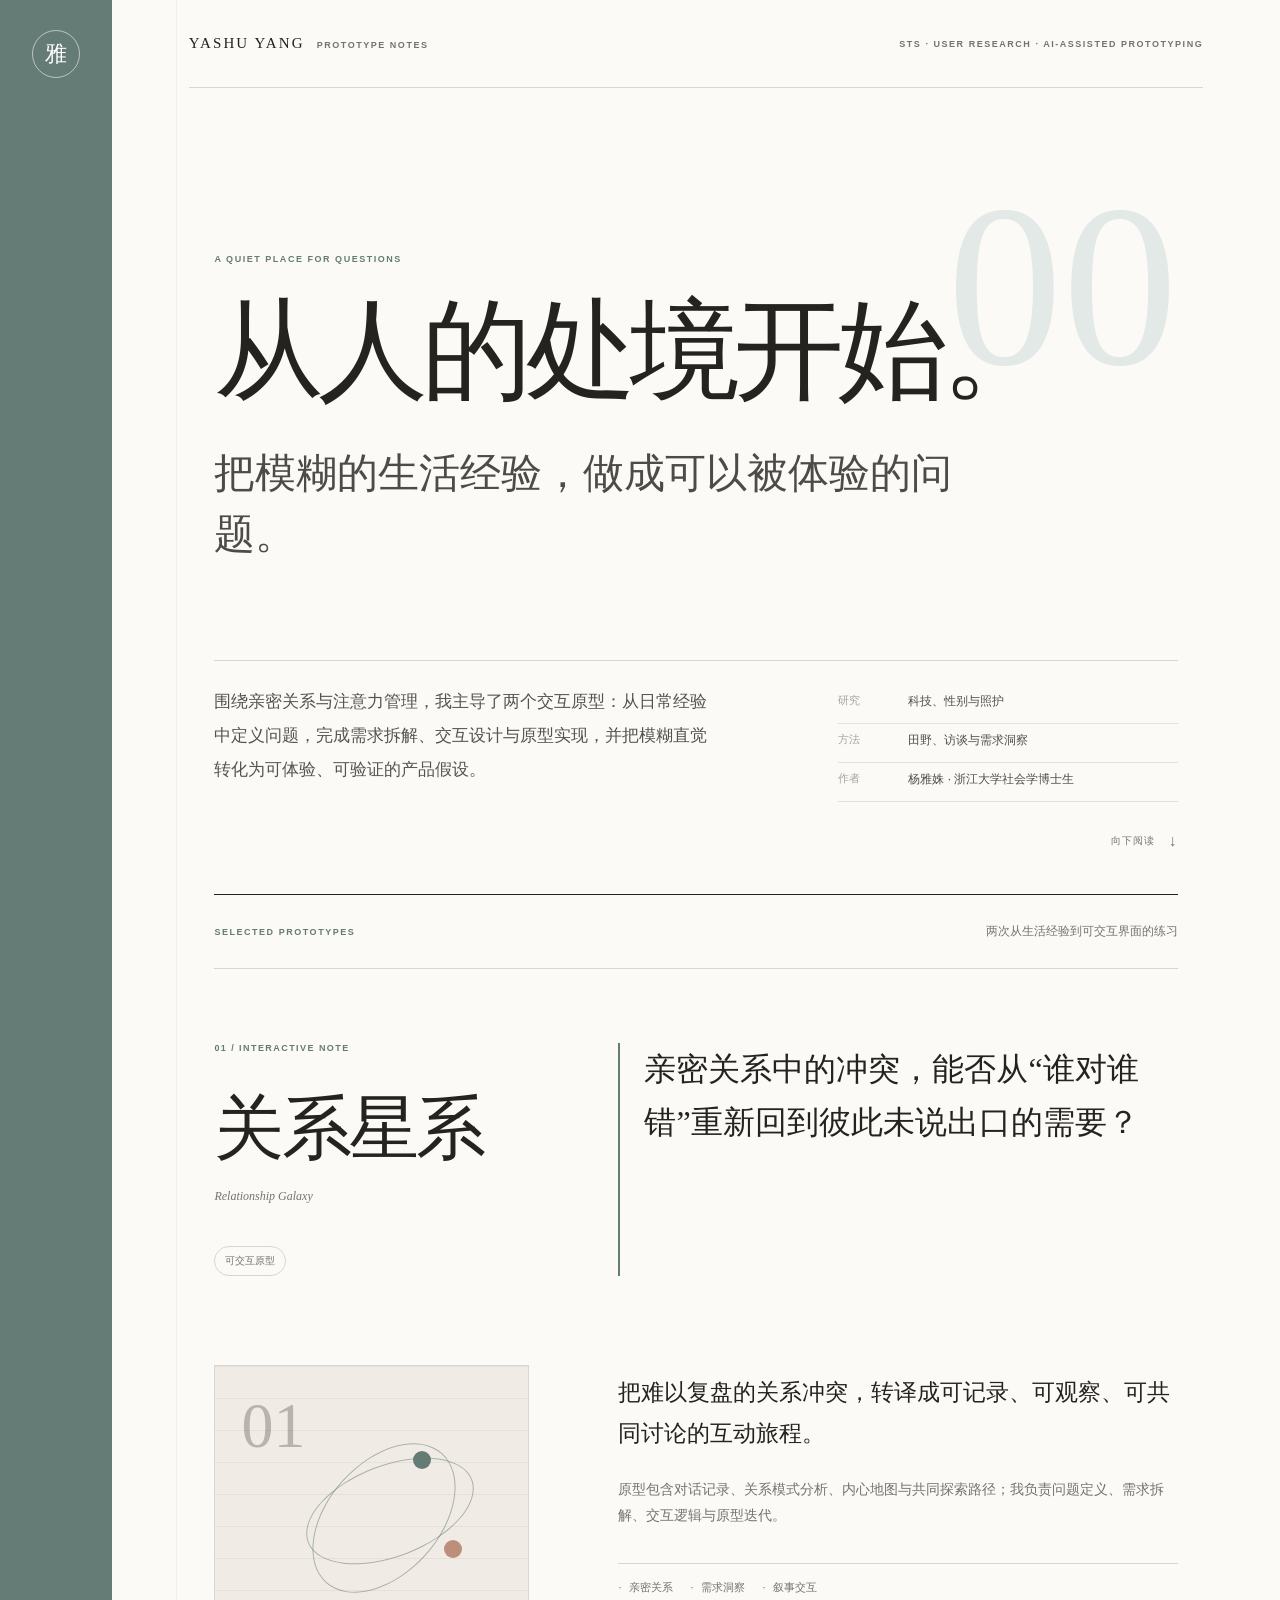
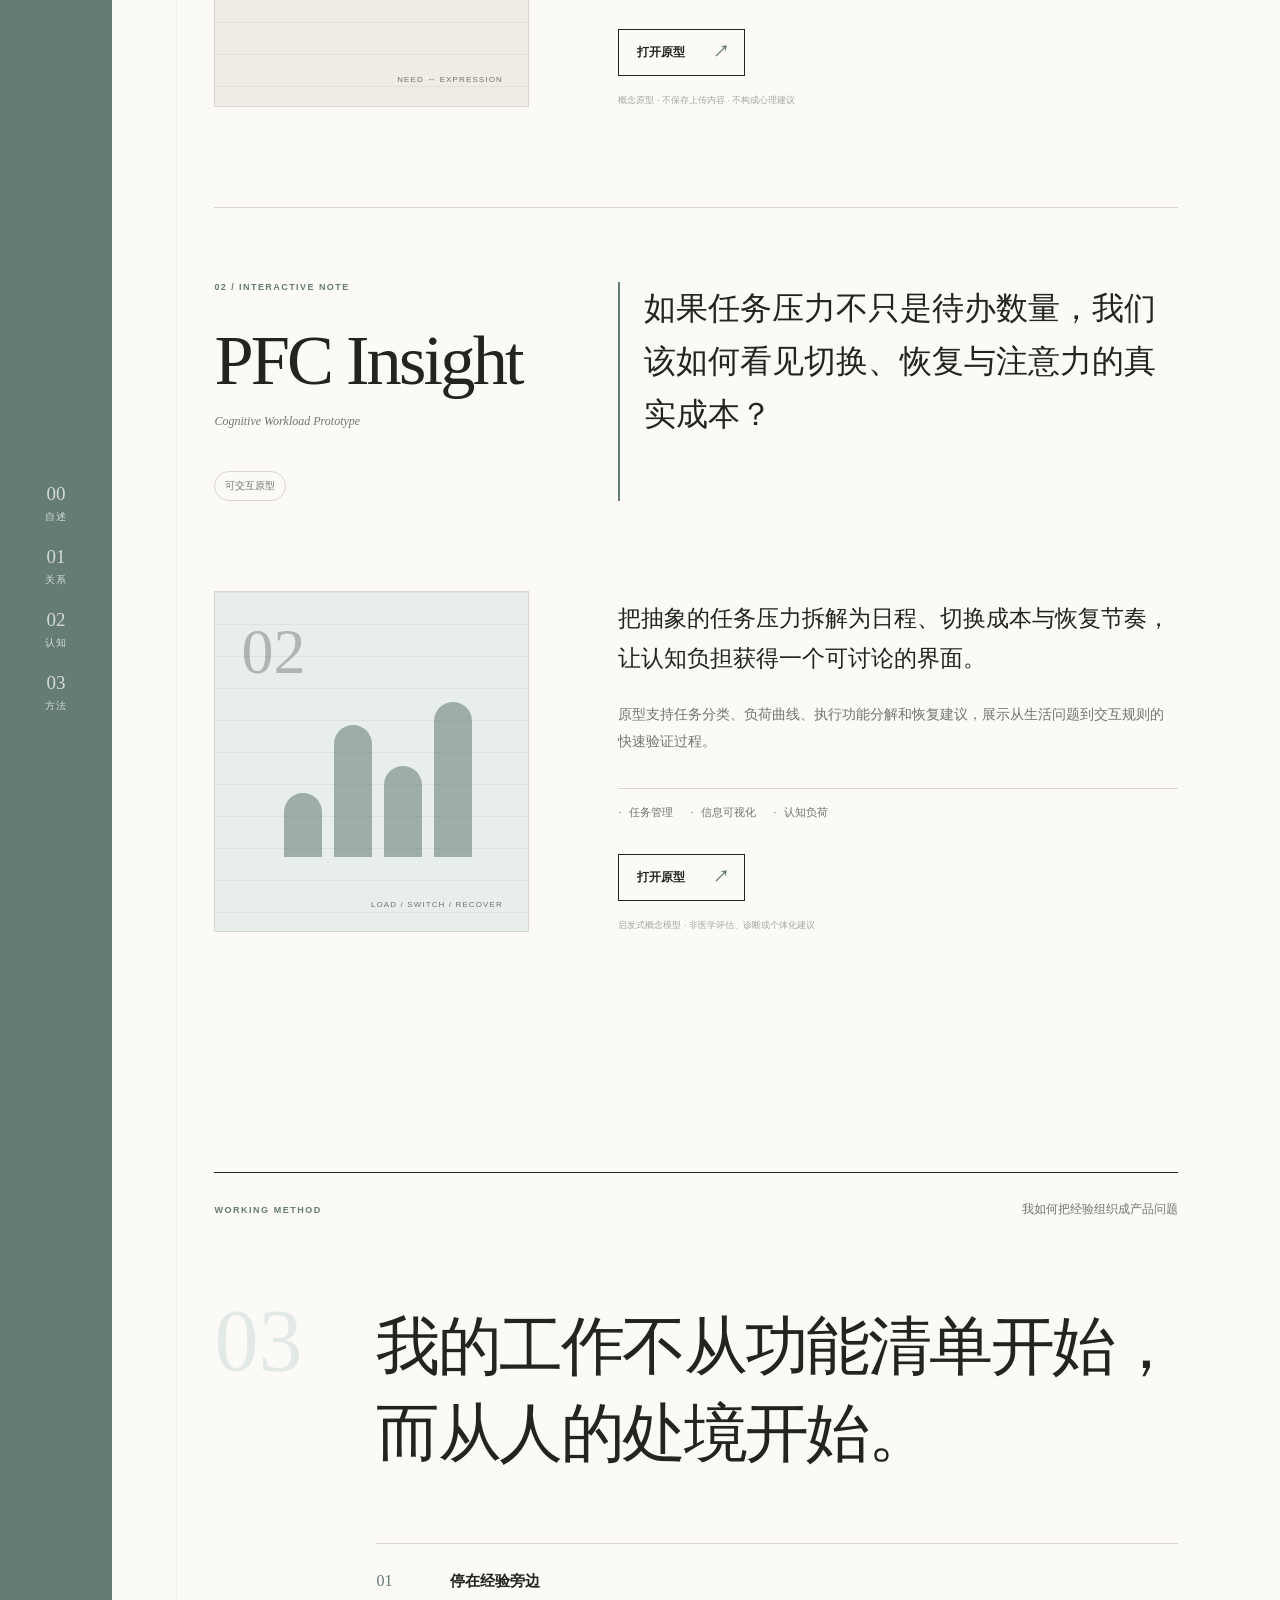
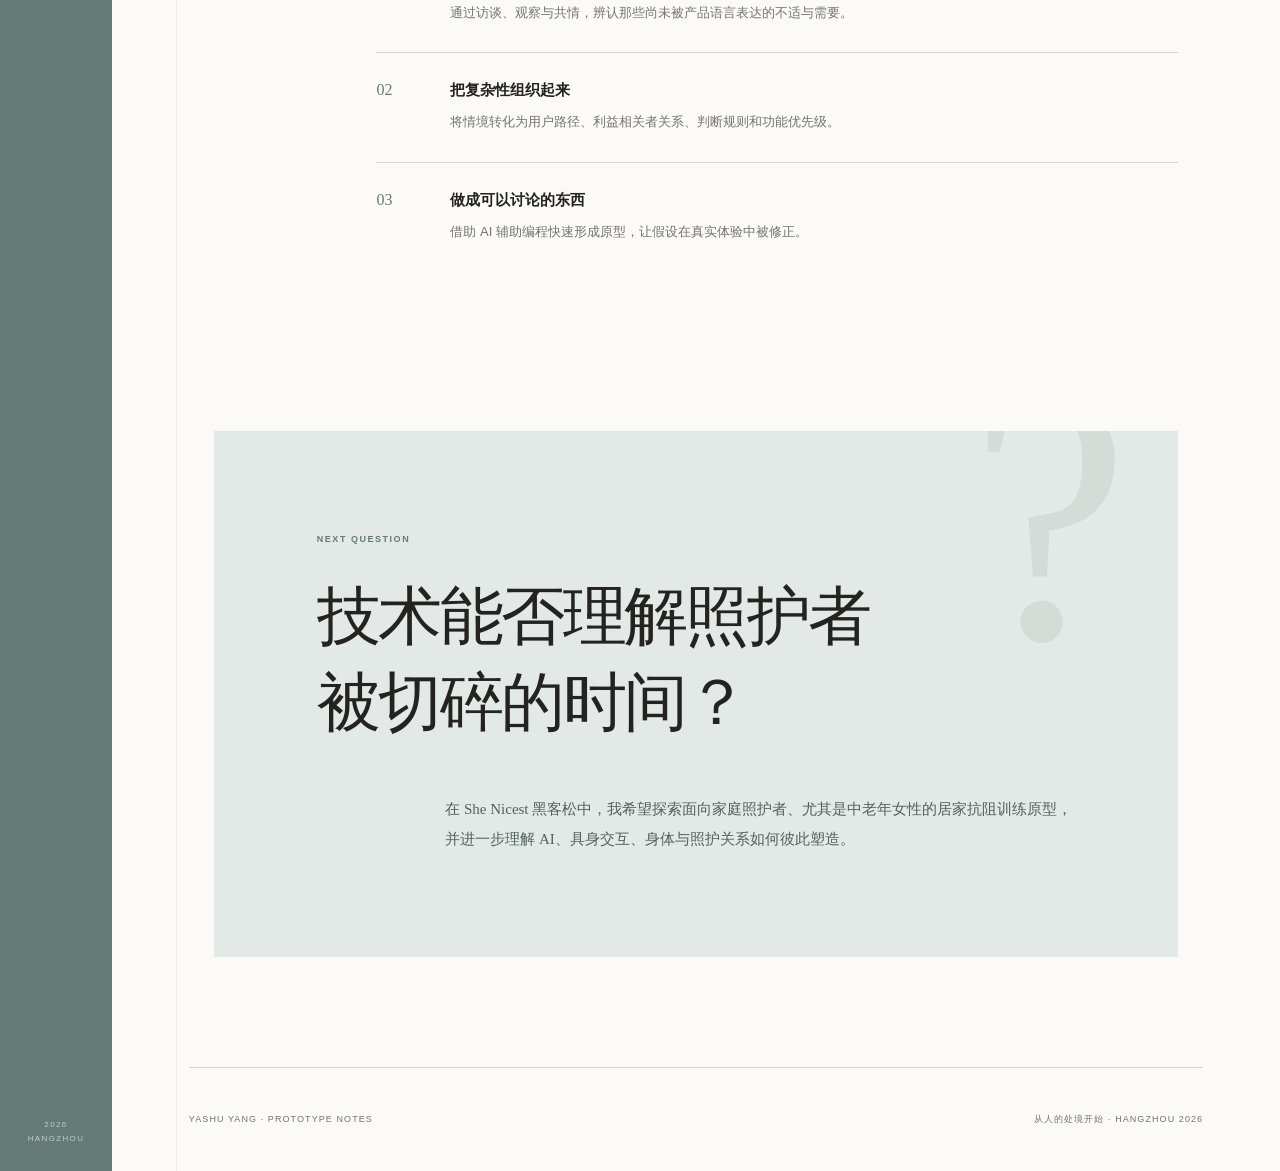
==== commit 0438c2aa: "Strengthen project ownership and replace purple palette Reframe the portfolio around problem ownersh" ====
--- a/index.html
+++ b/index.html
@@ -8,7 +8,7 @@
     <meta property="og:description" content="从人的处境开始：把生活经验做成可以被体验的问题。" />
     <meta property="og:image" content="https://yoshuayang.github.io/yashu-prototype-notes/og.png" />
     <link rel="canonical" href="https://yoshuayang.github.io/yashu-prototype-notes/" />
-    <link rel="stylesheet" href="styles.css" />
+    <link rel="stylesheet" href="styles.css?v=20260817-3" />
     <title>杨雅姝｜交互原型作品</title>
   </head>
   <body>
@@ -36,7 +36,7 @@
           <h1>从人的处境开始。</h1>
           <p class="hero-thesis">把模糊的生活经验，做成可以被体验的问题。</p>
           <div class="hero-notes">
-            <p>两个在 Trae on Campus 活动中完成的 HTML 交互原型，记录我如何从亲密关系、注意与行动管理等日常经验出发，完成问题拆解、功能设计与快速验证。</p>
+            <p>围绕亲密关系与注意力管理，我主导了两个交互原型：从日常经验中定义问题，完成需求拆解、交互设计与原型实现，并把模糊直觉转化为可体验、可验证的产品假设。</p>
             <dl>
               <div><dt>研究</dt><dd>科技、性别与照护</dd></div>
               <div><dt>方法</dt><dd>田野、访谈与需求洞察</dd></div>
--- a/styles.css
+++ b/styles.css
@@ -5,8 +5,8 @@
   --muted: #74736d;
   --faint: #a6a49c;
   --line: #d9d6cd;
-  --accent: #6e70cc;
-  --accent-soft: #e5e5f4;
+  --accent: #657b75;
+  --accent-soft: #e3e9e6;
   --sage: #dce4dc;
   --warm: #eadfd5;
 }
@@ -102,7 +102,7 @@
 .paper {
   min-width: 0;
   background:
-    linear-gradient(90deg, transparent 0 64px, rgba(110, 112, 204, 0.08) 64px 65px, transparent 65px),
+    linear-gradient(90deg, transparent 0 64px, rgba(101, 123, 117, 0.08) 64px 65px, transparent 65px),
     var(--surface);
 }
 
@@ -316,7 +316,7 @@
 }
 
 .notation.relationship { background-color: #f1ebe6; }
-.notation.cognition { background-color: #ececf5; }
+.notation.cognition { background-color: #e8eeeb; }
 
 .notation-number {
   position: absolute;
@@ -338,7 +338,7 @@
 
 .notation .orbit {
   position: absolute;
-  border: 1px solid rgba(110, 112, 204, 0.52);
+  border: 1px solid rgba(101, 123, 117, 0.52);
   border-radius: 50%;
   transform: rotate(-21deg);
 }
@@ -353,7 +353,7 @@
   bottom: 74px;
   width: 12%;
   border-radius: 36px 36px 0 0;
-  background: rgba(110, 112, 204, 0.56);
+  background: rgba(101, 123, 117, 0.56);
 }
 .notation .bar-one { left: 22%; height: 64px; }
 .notation .bar-two { left: 38%; height: 132px; }
@@ -455,7 +455,7 @@
   position: absolute;
   right: 5%;
   top: -18%;
-  color: rgba(110, 112, 204, 0.12);
+  color: rgba(101, 123, 117, 0.12);
   font-family: Georgia, serif;
   font-size: 360px;
   line-height: 1;
@@ -465,7 +465,7 @@
   position: relative;
   max-width: 630px;
   margin: 48px 0 0 auto;
-  color: #57566a;
+  color: #52625e;
   font-family: "Songti SC", STSong, Georgia, serif;
   font-size: 15px;
   line-height: 2;
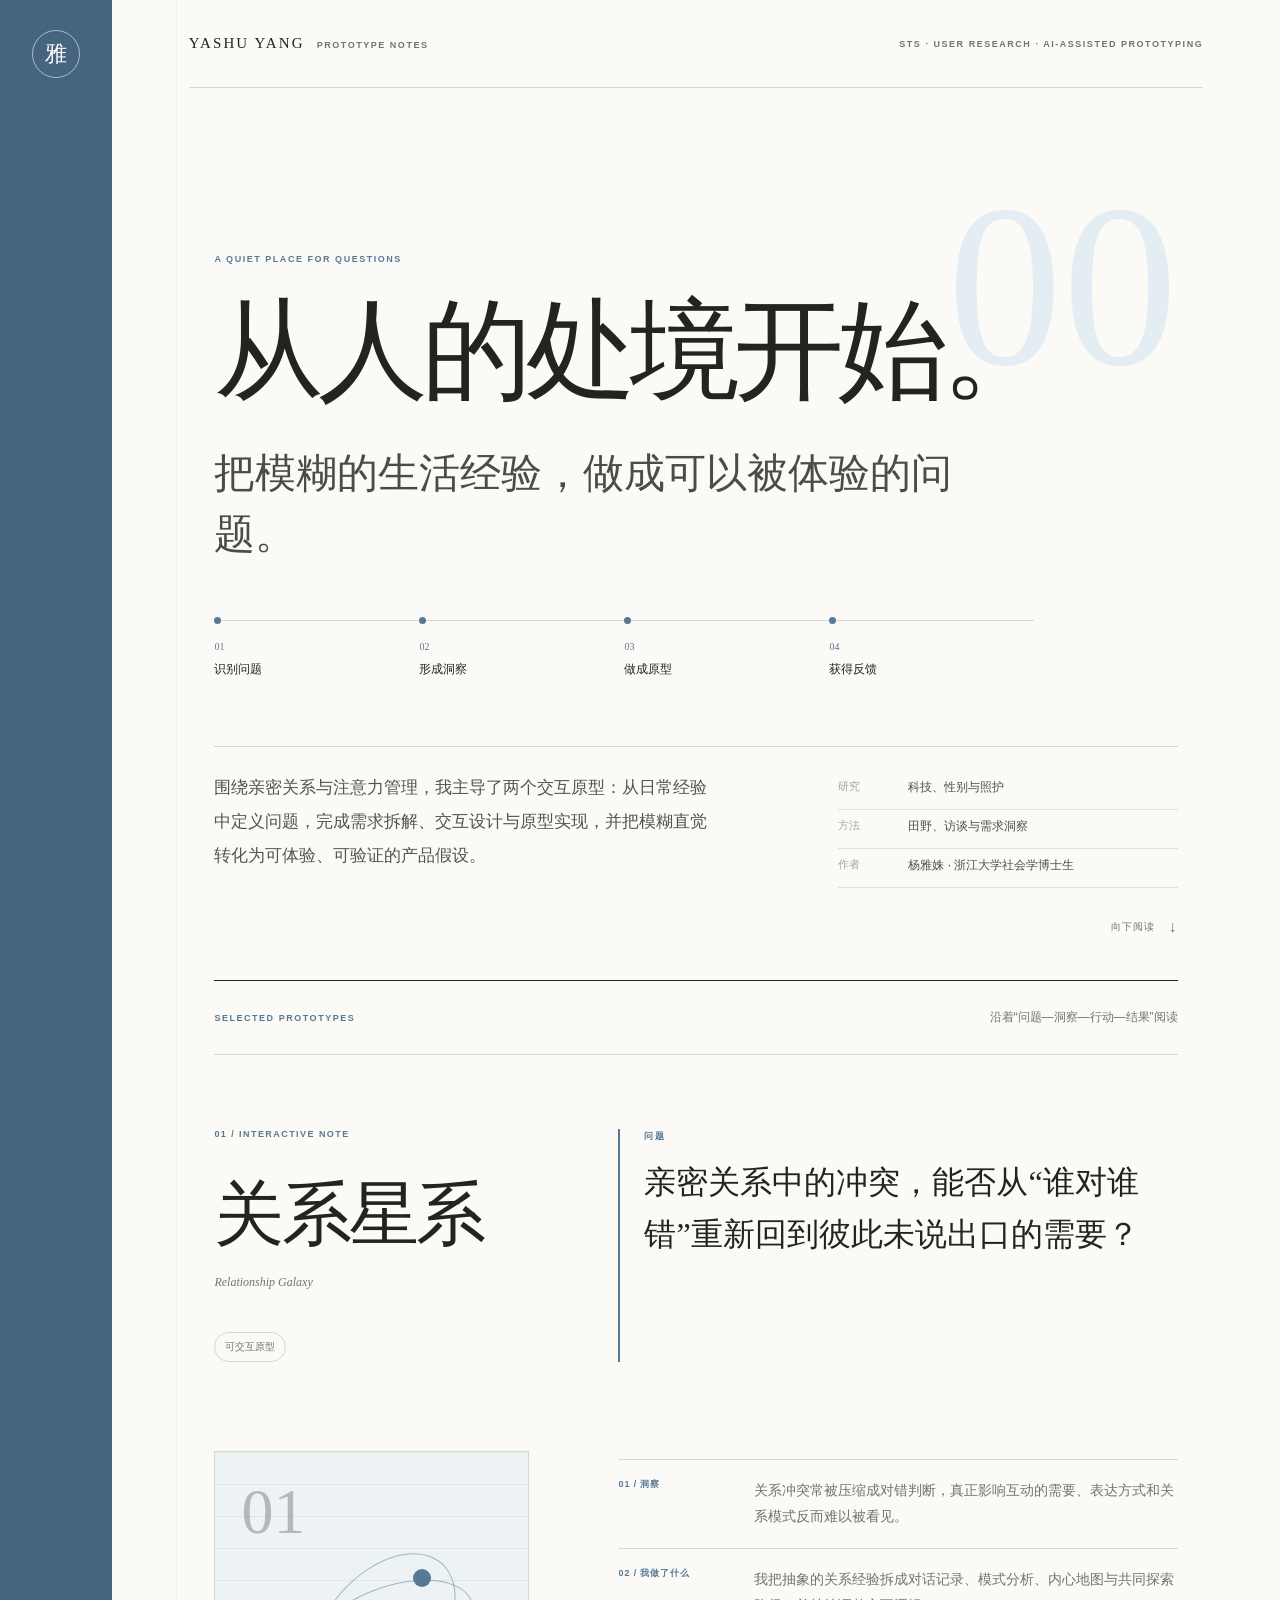
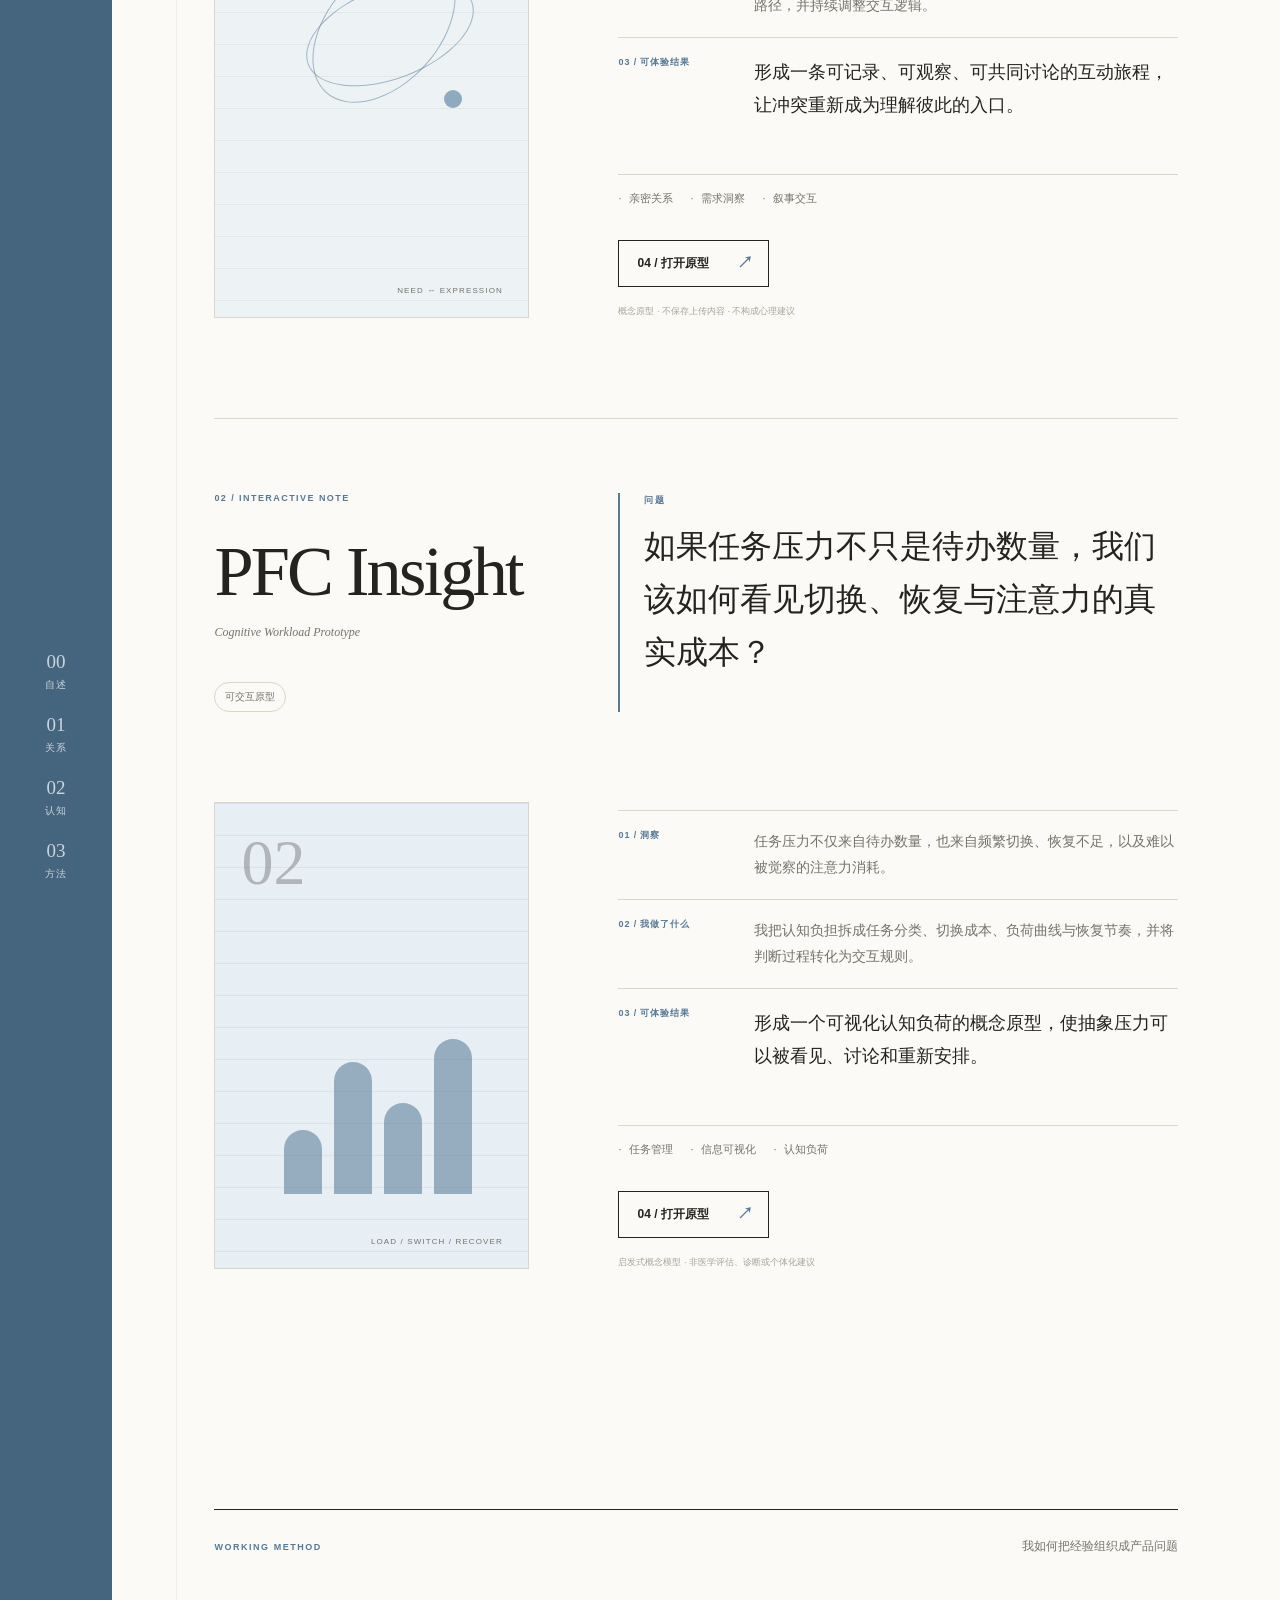
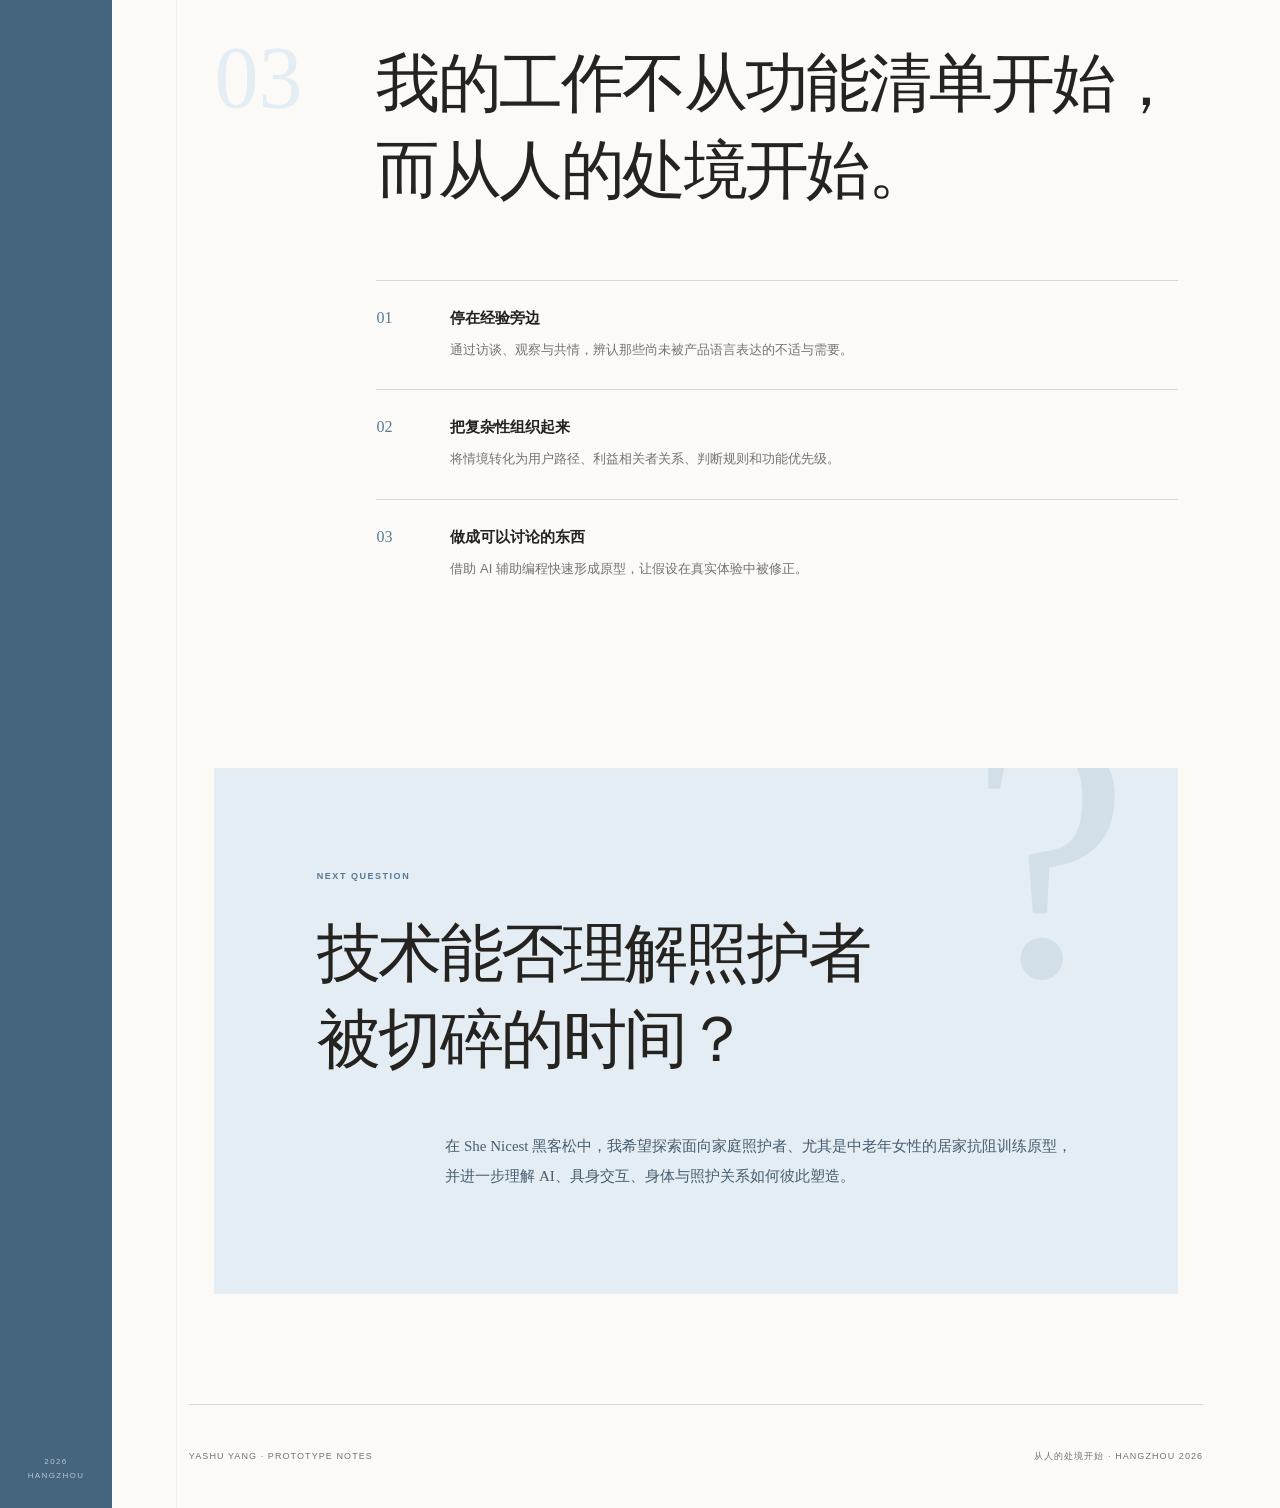
==== commit 3f50057a: "Reframe portfolio with a clearer cognitive flow Move to a muted blue visual system and organize each" ====
--- a/index.html
+++ b/index.html
@@ -8,7 +8,7 @@
     <meta property="og:description" content="从人的处境开始：把生活经验做成可以被体验的问题。" />
     <meta property="og:image" content="https://yoshuayang.github.io/yashu-prototype-notes/og.png" />
     <link rel="canonical" href="https://yoshuayang.github.io/yashu-prototype-notes/" />
-    <link rel="stylesheet" href="styles.css?v=20260817-3" />
+    <link rel="stylesheet" href="styles.css?v=20260817-4" />
     <title>杨雅姝｜交互原型作品</title>
   </head>
   <body>
@@ -35,6 +35,9 @@
           <p class="section-label">A QUIET PLACE FOR QUESTIONS</p>
           <h1>从人的处境开始。</h1>
           <p class="hero-thesis">把模糊的生活经验，做成可以被体验的问题。</p>
+          <ol class="cognitive-path" aria-label="从研究问题到交互验证的工作路径">
+            <li><span>01</span><strong>识别问题</strong></li><li><span>02</span><strong>形成洞察</strong></li><li><span>03</span><strong>做成原型</strong></li><li><span>04</span><strong>获得反馈</strong></li>
+          </ol>
           <div class="hero-notes">
             <p>围绕亲密关系与注意力管理，我主导了两个交互原型：从日常经验中定义问题，完成需求拆解、交互设计与原型实现，并把模糊直觉转化为可体验、可验证的产品假设。</p>
             <dl>
@@ -47,22 +50,23 @@
         </section>
 
         <section class="projects" aria-label="交互原型作品">
-          <div class="section-heading"><p class="section-label">SELECTED PROTOTYPES</p><p>两次从生活经验到可交互界面的练习</p></div>
+          <div class="section-heading"><p class="section-label">SELECTED PROTOTYPES</p><p>沿着“问题—洞察—行动—结果”阅读</p></div>
 
           <article class="project-sheet relationship" id="project-01">
             <header class="project-heading">
               <div><p>01 / INTERACTIVE NOTE</p><h2>关系星系</h2><span>Relationship Galaxy</span></div>
               <span class="prototype-status">可交互原型</span>
             </header>
-            <blockquote>亲密关系中的冲突，能否从“谁对谁错”重新回到彼此未说出口的需要？</blockquote>
+            <blockquote><span>问题</span>亲密关系中的冲突，能否从“谁对谁错”重新回到彼此未说出口的需要？</blockquote>
             <div class="notation relationship" aria-hidden="true">
               <span class="notation-number">01</span><i class="orbit orbit-one"></i><i class="orbit orbit-two"></i><i class="node node-a"></i><i class="node node-b"></i><small>NEED ↔ EXPRESSION</small>
             </div>
             <div class="project-copy">
-              <p class="project-summary">把难以复盘的关系冲突，转译成可记录、可观察、可共同讨论的互动旅程。</p>
-              <p class="project-details">原型包含对话记录、关系模式分析、内心地图与共同探索路径；我负责问题定义、需求拆解、交互逻辑与原型迭代。</p>
+              <div class="reasoning-block"><span>01 / 洞察</span><p>关系冲突常被压缩成对错判断，真正影响互动的需要、表达方式和关系模式反而难以被看见。</p></div>
+              <div class="reasoning-block"><span>02 / 我做了什么</span><p>我把抽象的关系经验拆成对话记录、模式分析、内心地图与共同探索路径，并持续调整交互逻辑。</p></div>
+              <div class="reasoning-block result"><span>03 / 可体验结果</span><p>形成一条可记录、可观察、可共同讨论的互动旅程，让冲突重新成为理解彼此的入口。</p></div>
               <ul aria-label="项目标签"><li>亲密关系</li><li>需求洞察</li><li>叙事交互</li></ul>
-              <a class="launch" href="relationship-galaxy.html">打开原型 <span aria-hidden="true">↗</span></a>
+              <a class="launch" href="relationship-galaxy.html">04 / 打开原型 <span aria-hidden="true">↗</span></a>
               <p class="prototype-note">概念原型 · 不保存上传内容 · 不构成心理建议</p>
             </div>
           </article>
@@ -72,15 +76,16 @@
               <div><p>02 / INTERACTIVE NOTE</p><h2>PFC Insight</h2><span>Cognitive Workload Prototype</span></div>
               <span class="prototype-status">可交互原型</span>
             </header>
-            <blockquote>如果任务压力不只是待办数量，我们该如何看见切换、恢复与注意力的真实成本？</blockquote>
+            <blockquote><span>问题</span>如果任务压力不只是待办数量，我们该如何看见切换、恢复与注意力的真实成本？</blockquote>
             <div class="notation cognition" aria-hidden="true">
               <span class="notation-number">02</span><i class="bar bar-one"></i><i class="bar bar-two"></i><i class="bar bar-three"></i><i class="bar bar-four"></i><small>LOAD / SWITCH / RECOVER</small>
             </div>
             <div class="project-copy">
-              <p class="project-summary">把抽象的任务压力拆解为日程、切换成本与恢复节奏，让认知负担获得一个可讨论的界面。</p>
-              <p class="project-details">原型支持任务分类、负荷曲线、执行功能分解和恢复建议，展示从生活问题到交互规则的快速验证过程。</p>
+              <div class="reasoning-block"><span>01 / 洞察</span><p>任务压力不仅来自待办数量，也来自频繁切换、恢复不足，以及难以被觉察的注意力消耗。</p></div>
+              <div class="reasoning-block"><span>02 / 我做了什么</span><p>我把认知负担拆成任务分类、切换成本、负荷曲线与恢复节奏，并将判断过程转化为交互规则。</p></div>
+              <div class="reasoning-block result"><span>03 / 可体验结果</span><p>形成一个可视化认知负荷的概念原型，使抽象压力可以被看见、讨论和重新安排。</p></div>
               <ul aria-label="项目标签"><li>任务管理</li><li>信息可视化</li><li>认知负荷</li></ul>
-              <a class="launch" href="pfc-insight.html">打开原型 <span aria-hidden="true">↗</span></a>
+              <a class="launch" href="pfc-insight.html">04 / 打开原型 <span aria-hidden="true">↗</span></a>
               <p class="prototype-note">启发式概念模型 · 非医学评估、诊断或个体化建议</p>
             </div>
           </article>
--- a/styles.css
+++ b/styles.css
@@ -5,8 +5,9 @@
   --muted: #74736d;
   --faint: #a6a49c;
   --line: #d9d6cd;
-  --accent: #657b75;
-  --accent-soft: #e3e9e6;
+  --accent: #587996;
+  --accent-deep: #45657f;
+  --accent-soft: #e4edf3;
   --sage: #dce4dc;
   --warm: #eadfd5;
 }
@@ -47,7 +48,7 @@
   align-items: center;
   min-height: 100vh;
   padding: 30px 18px 24px;
-  background: var(--accent);
+  background: var(--accent-deep);
   color: white;
 }
 
@@ -102,7 +103,7 @@
 .paper {
   min-width: 0;
   background:
-    linear-gradient(90deg, transparent 0 64px, rgba(101, 123, 117, 0.08) 64px 65px, transparent 65px),
+    linear-gradient(90deg, transparent 0 64px, rgba(88, 121, 150, 0.08) 64px 65px, transparent 65px),
     var(--surface);
 }
 
@@ -187,13 +188,29 @@
   line-height: 1.5;
 }
 
+.cognitive-path {
+  position: relative;
+  z-index: 1;
+  display: grid;
+  grid-template-columns: repeat(4, 1fr);
+  max-width: 820px;
+  margin: 54px 0 0;
+  padding: 0;
+  border-top: 1px solid var(--line);
+  list-style: none;
+}
+.cognitive-path li { position: relative; padding: 20px 16px 0 0; }
+.cognitive-path li::before { content: ""; position: absolute; top: -4px; left: 0; width: 7px; height: 7px; border-radius: 50%; background: var(--accent); }
+.cognitive-path span { display: block; margin-bottom: 7px; color: var(--accent); font-family: Georgia, serif; font-size: 10px; }
+.cognitive-path strong { font-size: 12px; font-weight: 560; }
+
 .hero-notes {
   position: relative;
   z-index: 1;
   display: grid;
   grid-template-columns: 1.2fr 0.8fr;
   gap: clamp(44px, 9vw, 130px);
-  margin-top: 94px;
+  margin-top: 68px;
   padding-top: 24px;
   border-top: 1px solid var(--line);
 }
@@ -304,6 +321,7 @@
   font-size: clamp(21px, 2.5vw, 32px);
   line-height: 1.65;
 }
+.project-sheet blockquote > span { display: block; margin-bottom: 12px; color: var(--accent); font-family: Inter, sans-serif; font-size: 9px; font-weight: 700; letter-spacing: 0.16em; }
 
 .notation {
   position: relative;
@@ -315,8 +333,8 @@
   background-size: 100% 32px;
 }
 
-.notation.relationship { background-color: #f1ebe6; }
-.notation.cognition { background-color: #e8eeeb; }
+.notation.relationship { background-color: #edf2f5; }
+.notation.cognition { background-color: #e7eef4; }
 
 .notation-number {
   position: absolute;
@@ -338,7 +356,7 @@
 
 .notation .orbit {
   position: absolute;
-  border: 1px solid rgba(101, 123, 117, 0.52);
+  border: 1px solid rgba(88, 121, 150, 0.52);
   border-radius: 50%;
   transform: rotate(-21deg);
 }
@@ -346,14 +364,14 @@
 .notation .orbit-two { width: 112px; height: 174px; right: 28%; top: 19%; transform: rotate(42deg); }
 .notation .node { position: absolute; width: 18px; height: 18px; border-radius: 50%; }
 .notation .node-a { right: 31%; top: 25%; background: var(--accent); }
-.notation .node-b { right: 21%; top: 51%; background: #bd8f7b; }
+.notation .node-b { right: 21%; top: 51%; background: #8faabe; }
 
 .notation .bar {
   position: absolute;
   bottom: 74px;
   width: 12%;
   border-radius: 36px 36px 0 0;
-  background: rgba(101, 123, 117, 0.56);
+  background: rgba(88, 121, 150, 0.56);
 }
 .notation .bar-one { left: 22%; height: 64px; }
 .notation .bar-two { left: 38%; height: 132px; }
@@ -365,19 +383,10 @@
   padding-top: 8px;
 }
 
-.project-summary {
-  margin: 0 0 22px;
-  font-family: "Songti SC", STSong, Georgia, serif;
-  font-size: 23px;
-  line-height: 1.75;
-}
-
-.project-details {
-  margin: 0;
-  color: var(--muted);
-  font-size: 14px;
-  line-height: 1.9;
-}
+.reasoning-block { display: grid; grid-template-columns: 112px 1fr; gap: 24px; padding: 18px 0; border-top: 1px solid var(--line); }
+.reasoning-block > span { color: var(--accent); font-size: 9px; font-weight: 700; letter-spacing: 0.1em; }
+.reasoning-block p { margin: 0; color: var(--muted); font-size: 14px; line-height: 1.85; }
+.reasoning-block.result p { color: var(--ink); font-family: "Songti SC", STSong, Georgia, serif; font-size: 18px; }
 
 .project-copy ul {
   display: flex;
@@ -455,7 +464,7 @@
   position: absolute;
   right: 5%;
   top: -18%;
-  color: rgba(101, 123, 117, 0.12);
+  color: rgba(88, 121, 150, 0.12);
   font-family: Georgia, serif;
   font-size: 360px;
   line-height: 1;
@@ -465,7 +474,7 @@
   position: relative;
   max-width: 630px;
   margin: 48px 0 0 auto;
-  color: #52625e;
+  color: #465d70;
   font-family: "Songti SC", STSong, Georgia, serif;
   font-size: 15px;
   line-height: 2;
@@ -516,6 +525,7 @@
   .hero h1 { font-size: clamp(52px, 17vw, 78px); }
   .hero-thesis { font-size: 24px; }
   .hero-notes { grid-template-columns: 1fr; gap: 36px; margin-top: 70px; }
+  .cognitive-path { grid-template-columns: repeat(2, 1fr); gap: 22px 0; }
   .scroll-note { display: none; }
   .section-heading { align-items: flex-start; flex-direction: column; gap: 7px; }
   .project-sheet { padding: 54px 0 78px; gap: 34px; }
@@ -523,6 +533,7 @@
   .prototype-status { margin-top: 24px; }
   .project-sheet blockquote { padding-left: 17px; font-size: 21px; }
   .notation { min-height: 250px; }
+  .reasoning-block { grid-template-columns: 1fr; gap: 8px; }
   .method-intro { grid-template-columns: 1fr; gap: 18px; }
   .method-index { font-size: 62px; }
   .method h2, .next-question h2 { font-size: 36px; }
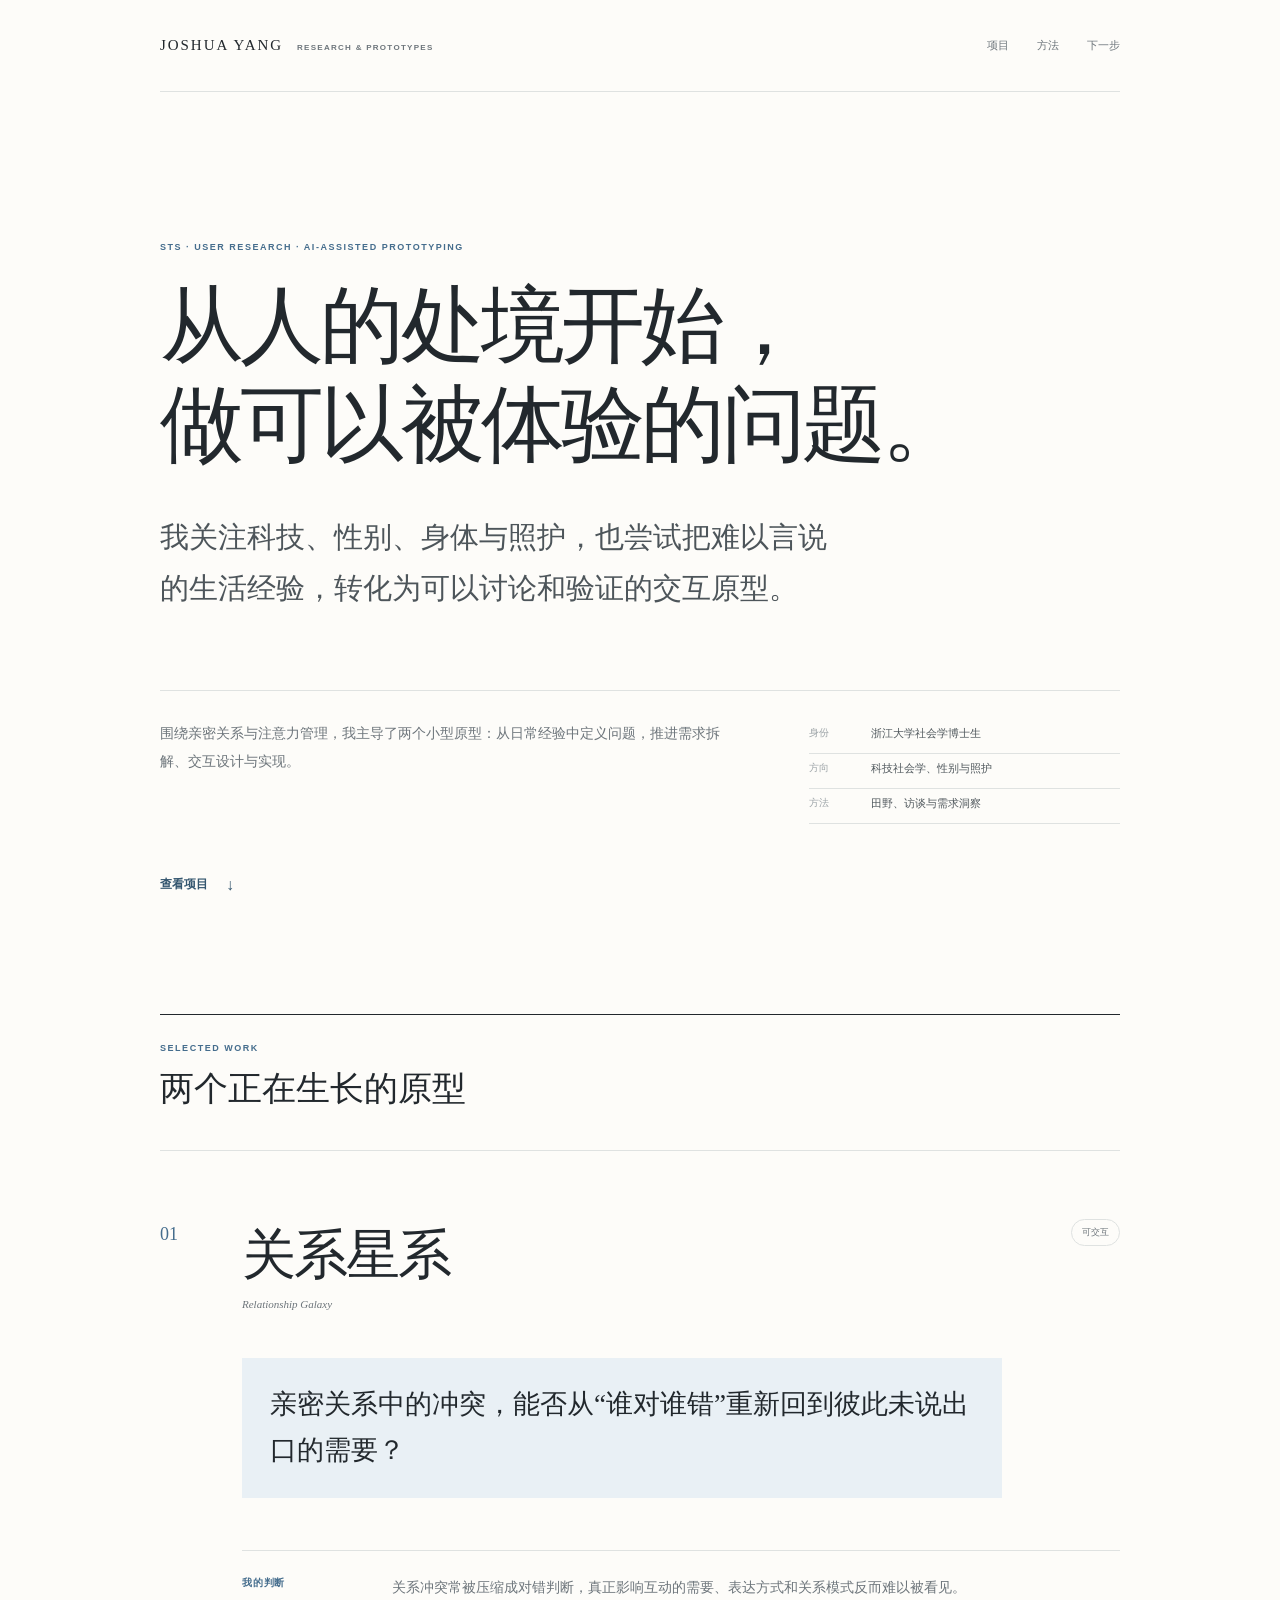
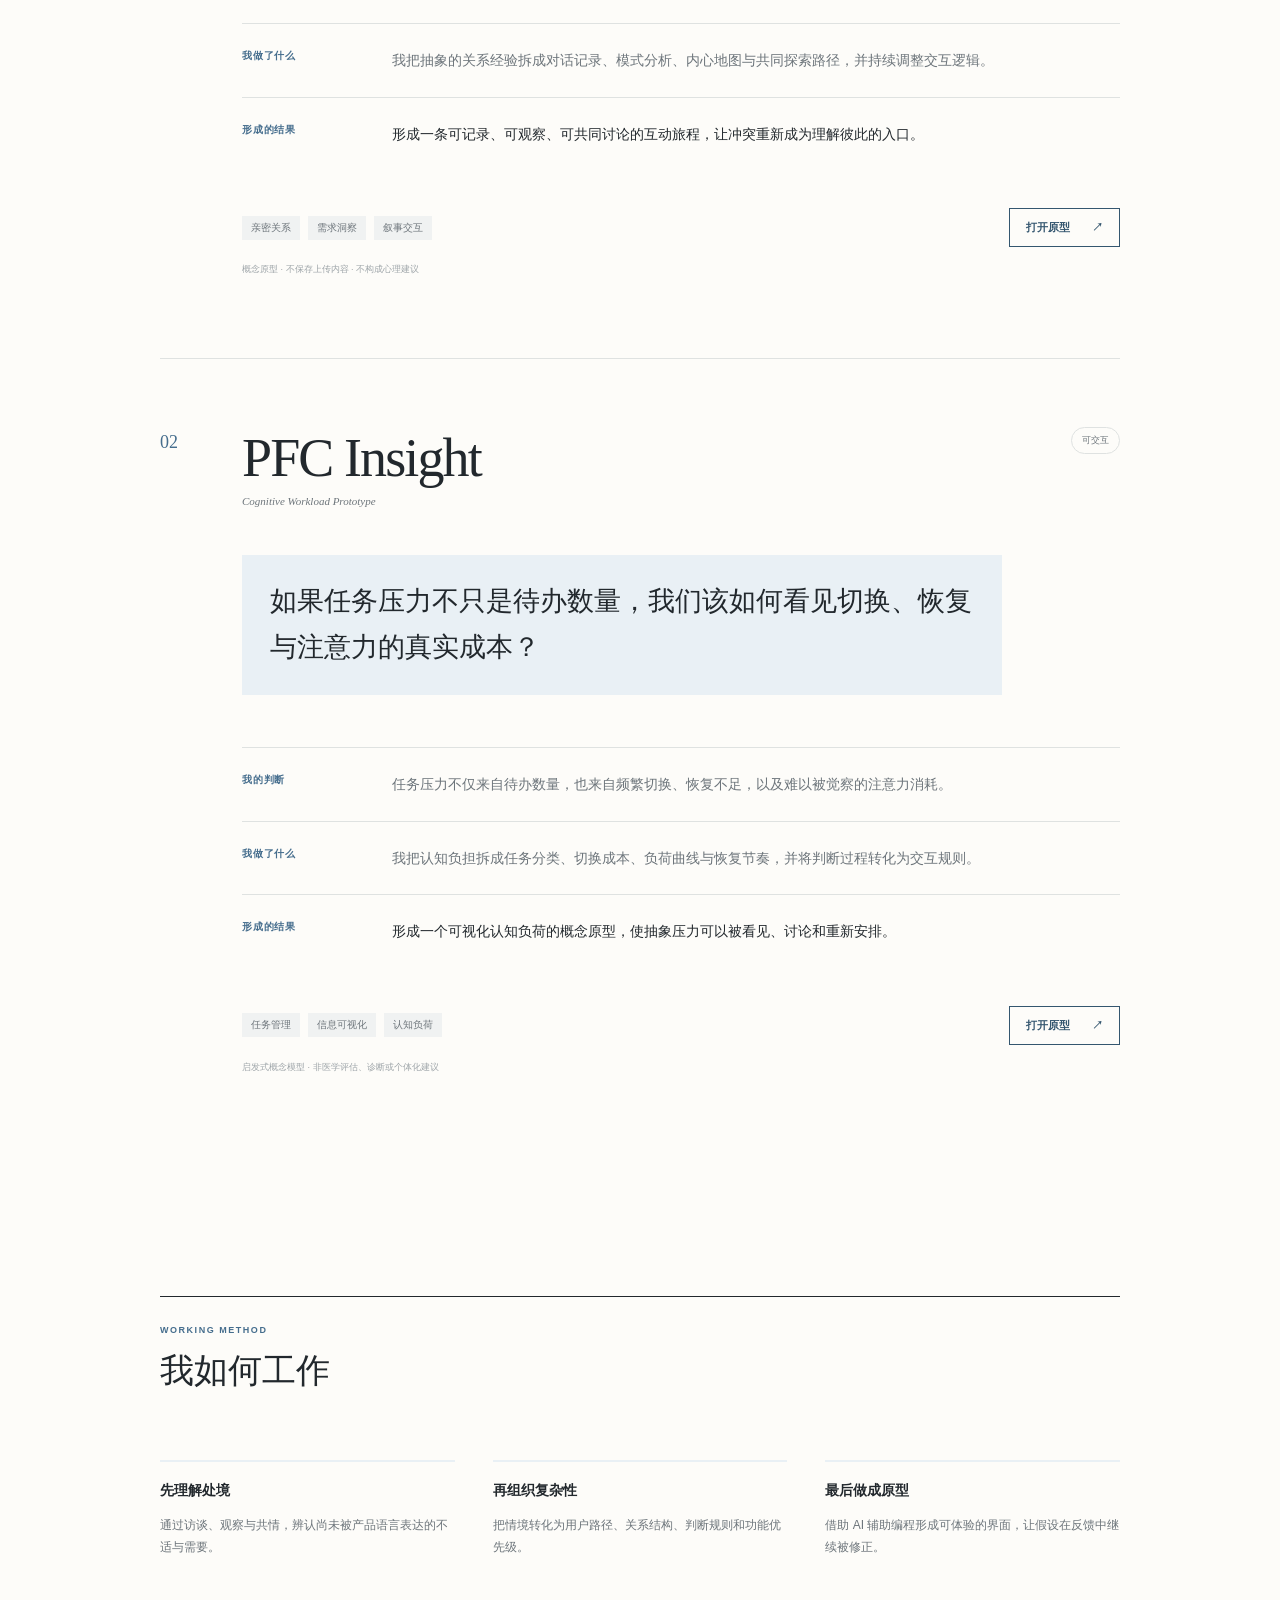
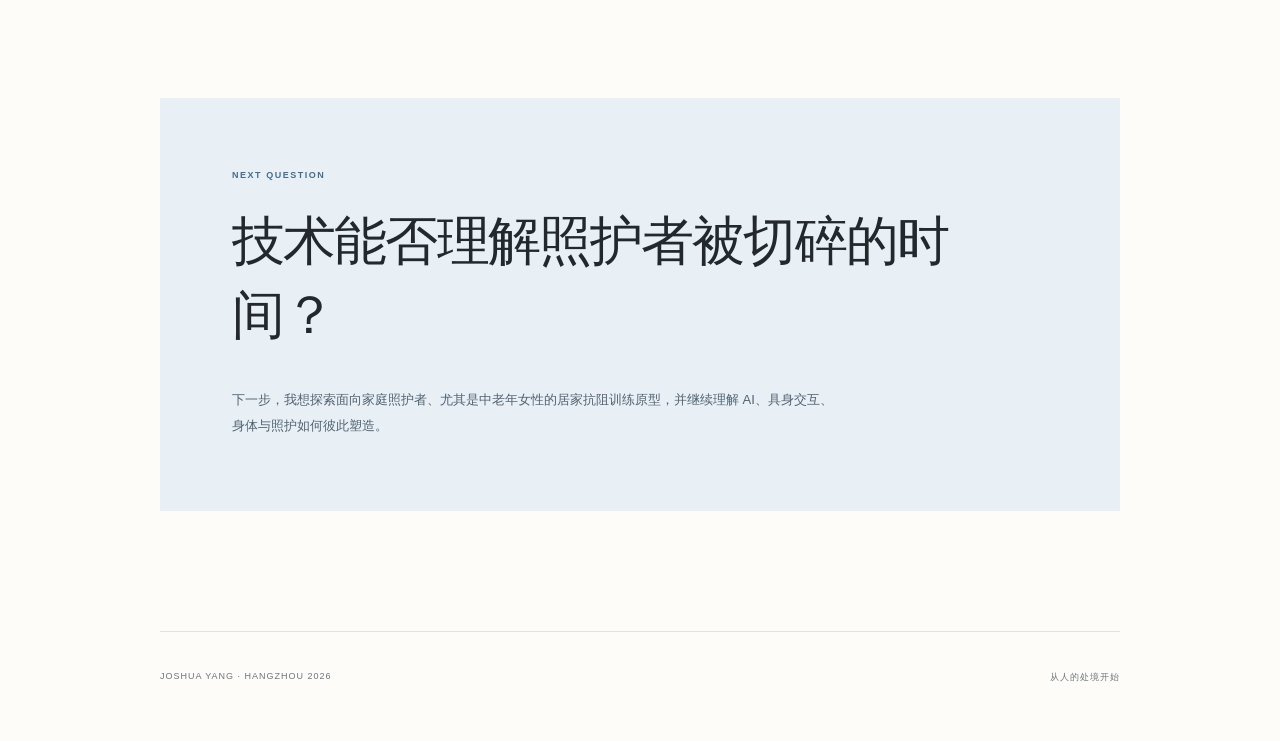
==== commit fab9cd95: "Simplify portfolio and adopt Joshua Yang identity Remove competing navigation and visual systems, ke" ====
--- a/index.html
+++ b/index.html
@@ -3,112 +3,66 @@
   <head>
     <meta charset="UTF-8" />
     <meta name="viewport" content="width=device-width, initial-scale=1.0" />
-    <meta name="description" content="杨雅姝的 AI 辅助交互原型：关系星系与 PFC Insight。" />
-    <meta property="og:title" content="杨雅姝｜交互原型作品" />
-    <meta property="og:description" content="从人的处境开始：把生活经验做成可以被体验的问题。" />
+    <meta name="description" content="从人的处境开始：两个由生活经验走向可交互界面的 AI 辅助原型。" />
+    <meta property="og:title" content="Joshua Yang｜Research & Prototypes" />
+    <meta property="og:description" content="关系、认知与照护：把模糊的生活经验做成可以被体验的问题。" />
     <meta property="og:image" content="https://yoshuayang.github.io/yashu-prototype-notes/og.png" />
     <link rel="canonical" href="https://yoshuayang.github.io/yashu-prototype-notes/" />
-    <link rel="stylesheet" href="styles.css?v=20260817-4" />
-    <title>杨雅姝｜交互原型作品</title>
+    <link rel="stylesheet" href="styles.css?v=20260817-5" />
+    <title>Joshua Yang｜Research & Prototypes</title>
   </head>
   <body>
-    <main class="portfolio-shell">
-      <aside class="index-rail" aria-label="页面索引">
-        <a class="monogram" href="#top" aria-label="返回页面顶部">雅</a>
-        <nav>
-          <a href="#about"><span>00</span>自述</a>
-          <a href="#project-01"><span>01</span>关系</a>
-          <a href="#project-02"><span>02</span>认知</a>
-          <a href="#method"><span>03</span>方法</a>
-        </nav>
-        <p>2026<br />HANGZHOU</p>
-      </aside>
+    <main>
+      <header class="site-header page-width">
+        <a class="brand" href="#top"><strong>JOSHUA YANG</strong><span>RESEARCH &amp; PROTOTYPES</span></a>
+        <nav aria-label="页面导航"><a href="#work">项目</a><a href="#method">方法</a><a href="#next">下一步</a></nav>
+      </header>
 
-      <div class="paper" id="top">
-        <header class="site-header">
-          <a class="wordmark" href="#top"><strong>YASHU YANG</strong><span>PROTOTYPE NOTES</span></a>
-          <p>STS · USER RESEARCH · AI-ASSISTED PROTOTYPING</p>
-        </header>
+      <section class="hero page-width" id="top">
+        <p class="eyebrow">STS · USER RESEARCH · AI-ASSISTED PROTOTYPING</p>
+        <h1>从人的处境开始，<br />做可以被体验的问题。</h1>
+        <p class="hero-lead">我关注科技、性别、身体与照护，也尝试把难以言说的生活经验，转化为可以讨论和验证的交互原型。</p>
+        <div class="hero-about">
+          <p>围绕亲密关系与注意力管理，我主导了两个小型原型：从日常经验中定义问题，推进需求拆解、交互设计与实现。</p>
+          <dl><div><dt>身份</dt><dd>浙江大学社会学博士生</dd></div><div><dt>方向</dt><dd>科技社会学、性别与照护</dd></div><div><dt>方法</dt><dd>田野、访谈与需求洞察</dd></div></dl>
+        </div>
+        <a class="primary-link" href="#work">查看项目 <span>↓</span></a>
+      </section>
 
-        <section class="hero" id="about">
-          <div class="hero-index" aria-hidden="true">00</div>
-          <p class="section-label">A QUIET PLACE FOR QUESTIONS</p>
-          <h1>从人的处境开始。</h1>
-          <p class="hero-thesis">把模糊的生活经验，做成可以被体验的问题。</p>
-          <ol class="cognitive-path" aria-label="从研究问题到交互验证的工作路径">
-            <li><span>01</span><strong>识别问题</strong></li><li><span>02</span><strong>形成洞察</strong></li><li><span>03</span><strong>做成原型</strong></li><li><span>04</span><strong>获得反馈</strong></li>
-          </ol>
-          <div class="hero-notes">
-            <p>围绕亲密关系与注意力管理，我主导了两个交互原型：从日常经验中定义问题，完成需求拆解、交互设计与原型实现，并把模糊直觉转化为可体验、可验证的产品假设。</p>
-            <dl>
-              <div><dt>研究</dt><dd>科技、性别与照护</dd></div>
-              <div><dt>方法</dt><dd>田野、访谈与需求洞察</dd></div>
-              <div><dt>作者</dt><dd>杨雅姝 · 浙江大学社会学博士生</dd></div>
-            </dl>
+      <section class="work page-width" id="work">
+        <header class="section-header"><p>SELECTED WORK</p><h2>两个正在生长的原型</h2></header>
+        <article class="project" id="project-01">
+          <header class="project-header"><p class="project-number">01</p><div><h3>关系星系</h3><p>Relationship Galaxy</p></div><span>可交互</span></header>
+          <p class="project-question">亲密关系中的冲突，能否从“谁对谁错”重新回到彼此未说出口的需要？</p>
+          <div class="project-story">
+            <section><h4>我的判断</h4><p>关系冲突常被压缩成对错判断，真正影响互动的需要、表达方式和关系模式反而难以被看见。</p></section>
+            <section><h4>我做了什么</h4><p>我把抽象的关系经验拆成对话记录、模式分析、内心地图与共同探索路径，并持续调整交互逻辑。</p></section>
+            <section><h4>形成的结果</h4><p>形成一条可记录、可观察、可共同讨论的互动旅程，让冲突重新成为理解彼此的入口。</p></section>
           </div>
-          <a class="scroll-note" href="#project-01">向下阅读 <span>↓</span></a>
-        </section>
+          <div class="project-footer"><ul aria-label="项目标签"><li>亲密关系</li><li>需求洞察</li><li>叙事交互</li></ul><a href="relationship-galaxy.html">打开原型 <span>↗</span></a></div>
+          <p class="project-note">概念原型 · 不保存上传内容 · 不构成心理建议</p>
+        </article>
 
-        <section class="projects" aria-label="交互原型作品">
-          <div class="section-heading"><p class="section-label">SELECTED PROTOTYPES</p><p>沿着“问题—洞察—行动—结果”阅读</p></div>
+        <article class="project" id="project-02">
+          <header class="project-header"><p class="project-number">02</p><div><h3>PFC Insight</h3><p>Cognitive Workload Prototype</p></div><span>可交互</span></header>
+          <p class="project-question">如果任务压力不只是待办数量，我们该如何看见切换、恢复与注意力的真实成本？</p>
+          <div class="project-story">
+            <section><h4>我的判断</h4><p>任务压力不仅来自待办数量，也来自频繁切换、恢复不足，以及难以被觉察的注意力消耗。</p></section>
+            <section><h4>我做了什么</h4><p>我把认知负担拆成任务分类、切换成本、负荷曲线与恢复节奏，并将判断过程转化为交互规则。</p></section>
+            <section><h4>形成的结果</h4><p>形成一个可视化认知负荷的概念原型，使抽象压力可以被看见、讨论和重新安排。</p></section>
+          </div>
+          <div class="project-footer"><ul aria-label="项目标签"><li>任务管理</li><li>信息可视化</li><li>认知负荷</li></ul><a href="pfc-insight.html">打开原型 <span>↗</span></a></div>
+          <p class="project-note">启发式概念模型 · 非医学评估、诊断或个体化建议</p>
+        </article>
+      </section>
 
-          <article class="project-sheet relationship" id="project-01">
-            <header class="project-heading">
-              <div><p>01 / INTERACTIVE NOTE</p><h2>关系星系</h2><span>Relationship Galaxy</span></div>
-              <span class="prototype-status">可交互原型</span>
-            </header>
-            <blockquote><span>问题</span>亲密关系中的冲突，能否从“谁对谁错”重新回到彼此未说出口的需要？</blockquote>
-            <div class="notation relationship" aria-hidden="true">
-              <span class="notation-number">01</span><i class="orbit orbit-one"></i><i class="orbit orbit-two"></i><i class="node node-a"></i><i class="node node-b"></i><small>NEED ↔ EXPRESSION</small>
-            </div>
-            <div class="project-copy">
-              <div class="reasoning-block"><span>01 / 洞察</span><p>关系冲突常被压缩成对错判断，真正影响互动的需要、表达方式和关系模式反而难以被看见。</p></div>
-              <div class="reasoning-block"><span>02 / 我做了什么</span><p>我把抽象的关系经验拆成对话记录、模式分析、内心地图与共同探索路径，并持续调整交互逻辑。</p></div>
-              <div class="reasoning-block result"><span>03 / 可体验结果</span><p>形成一条可记录、可观察、可共同讨论的互动旅程，让冲突重新成为理解彼此的入口。</p></div>
-              <ul aria-label="项目标签"><li>亲密关系</li><li>需求洞察</li><li>叙事交互</li></ul>
-              <a class="launch" href="relationship-galaxy.html">04 / 打开原型 <span aria-hidden="true">↗</span></a>
-              <p class="prototype-note">概念原型 · 不保存上传内容 · 不构成心理建议</p>
-            </div>
-          </article>
+      <section class="method page-width" id="method">
+        <header class="section-header"><p>WORKING METHOD</p><h2>我如何工作</h2></header>
+        <div class="method-grid"><section><h3>先理解处境</h3><p>通过访谈、观察与共情，辨认尚未被产品语言表达的不适与需要。</p></section><section><h3>再组织复杂性</h3><p>把情境转化为用户路径、关系结构、判断规则和功能优先级。</p></section><section><h3>最后做成原型</h3><p>借助 AI 辅助编程形成可体验的界面，让假设在反馈中继续被修正。</p></section></div>
+      </section>
 
-          <article class="project-sheet cognition" id="project-02">
-            <header class="project-heading">
-              <div><p>02 / INTERACTIVE NOTE</p><h2>PFC Insight</h2><span>Cognitive Workload Prototype</span></div>
-              <span class="prototype-status">可交互原型</span>
-            </header>
-            <blockquote><span>问题</span>如果任务压力不只是待办数量，我们该如何看见切换、恢复与注意力的真实成本？</blockquote>
-            <div class="notation cognition" aria-hidden="true">
-              <span class="notation-number">02</span><i class="bar bar-one"></i><i class="bar bar-two"></i><i class="bar bar-three"></i><i class="bar bar-four"></i><small>LOAD / SWITCH / RECOVER</small>
-            </div>
-            <div class="project-copy">
-              <div class="reasoning-block"><span>01 / 洞察</span><p>任务压力不仅来自待办数量，也来自频繁切换、恢复不足，以及难以被觉察的注意力消耗。</p></div>
-              <div class="reasoning-block"><span>02 / 我做了什么</span><p>我把认知负担拆成任务分类、切换成本、负荷曲线与恢复节奏，并将判断过程转化为交互规则。</p></div>
-              <div class="reasoning-block result"><span>03 / 可体验结果</span><p>形成一个可视化认知负荷的概念原型，使抽象压力可以被看见、讨论和重新安排。</p></div>
-              <ul aria-label="项目标签"><li>任务管理</li><li>信息可视化</li><li>认知负荷</li></ul>
-              <a class="launch" href="pfc-insight.html">04 / 打开原型 <span aria-hidden="true">↗</span></a>
-              <p class="prototype-note">启发式概念模型 · 非医学评估、诊断或个体化建议</p>
-            </div>
-          </article>
-        </section>
-
-        <section class="method" id="method">
-          <div class="section-heading"><p class="section-label">WORKING METHOD</p><p>我如何把经验组织成产品问题</p></div>
-          <div class="method-intro"><p class="method-index">03</p><h2>我的工作不从功能清单开始，<br />而从人的处境开始。</h2></div>
-          <ol>
-            <li><span>01</span><div><h3>停在经验旁边</h3><p>通过访谈、观察与共情，辨认那些尚未被产品语言表达的不适与需要。</p></div></li>
-            <li><span>02</span><div><h3>把复杂性组织起来</h3><p>将情境转化为用户路径、利益相关者关系、判断规则和功能优先级。</p></div></li>
-            <li><span>03</span><div><h3>做成可以讨论的东西</h3><p>借助 AI 辅助编程快速形成原型，让假设在真实体验中被修正。</p></div></li>
-          </ol>
-        </section>
-
-        <section class="next-question">
-          <p class="section-label">NEXT QUESTION</p><span class="question-mark" aria-hidden="true">?</span>
-          <h2>技术能否理解照护者<br />被切碎的时间？</h2>
-          <p>在 She Nicest 黑客松中，我希望探索面向家庭照护者、尤其是中老年女性的居家抗阻训练原型，并进一步理解 AI、具身交互、身体与照护关系如何彼此塑造。</p>
-        </section>
-
-        <footer><p>YASHU YANG · PROTOTYPE NOTES</p><p>从人的处境开始 · HANGZHOU 2026</p></footer>
-      </div>
+      <section class="next page-width" id="next"><p class="eyebrow">NEXT QUESTION</p><h2>技术能否理解照护者被切碎的时间？</h2><p>下一步，我想探索面向家庭照护者、尤其是中老年女性的居家抗阻训练原型，并继续理解 AI、具身交互、身体与照护如何彼此塑造。</p></section>
+      <footer class="page-width"><p>JOSHUA YANG · HANGZHOU 2026</p><p>从人的处境开始</p></footer>
     </main>
   </body>
 </html>
--- a/styles.css
+++ b/styles.css
@@ -1,549 +1,93 @@
 :root {
-  --paper: #f4f2ec;
-  --surface: #fbfaf6;
-  --ink: #24231f;
-  --muted: #74736d;
-  --faint: #a6a49c;
-  --line: #d9d6cd;
-  --accent: #587996;
-  --accent-deep: #45657f;
-  --accent-soft: #e4edf3;
-  --sage: #dce4dc;
-  --warm: #eadfd5;
+  --paper: #f6f5f1;
+  --surface: #fdfcf9;
+  --ink: #22282d;
+  --muted: #6d757b;
+  --faint: #9da4a8;
+  --line: #dfe2e1;
+  --blue: #456d8d;
+  --blue-dark: #34566f;
+  --blue-soft: #e9f0f5;
 }
 
 * { box-sizing: border-box; }
+html { scroll-behavior: smooth; background: var(--paper); }
+body { margin: 0; color: var(--ink); background: var(--surface); font-family: Inter, ui-sans-serif, -apple-system, BlinkMacSystemFont, "Segoe UI", "PingFang SC", "Microsoft YaHei", sans-serif; -webkit-font-smoothing: antialiased; }
+a { color: inherit; }
+.page-width { width: min(960px, calc(100% - 64px)); margin-inline: auto; }
 
-html {
-  scroll-behavior: smooth;
-  background: var(--paper);
+.site-header { display: flex; align-items: center; justify-content: space-between; min-height: 92px; border-bottom: 1px solid var(--line); }
+.brand { display: flex; align-items: baseline; gap: 14px; text-decoration: none; }
+.brand strong { font-family: Georgia, serif; font-size: 15px; font-weight: 400; letter-spacing: .13em; }
+.brand span { color: var(--muted); font-size: 8px; font-weight: 650; letter-spacing: .16em; }
+.site-header nav { display: flex; gap: 28px; }
+.site-header nav a { color: var(--muted); font-size: 11px; text-decoration: none; }
+.site-header nav a:hover, .site-header nav a:focus-visible { color: var(--blue); }
+
+.hero { padding-block: clamp(96px, 13vw, 150px) 120px; }
+.eyebrow, .section-header > p { margin: 0 0 24px; color: var(--blue); font-size: 9px; font-weight: 700; letter-spacing: .17em; }
+.hero h1 { max-width: 860px; margin: 0; font-family: "Songti SC", STSong, Georgia, serif; font-size: clamp(52px, 7.2vw, 84px); font-weight: 400; line-height: 1.18; letter-spacing: -.045em; }
+.hero-lead { max-width: 690px; margin: 38px 0 0; color: #4d555a; font-family: "Songti SC", STSong, Georgia, serif; font-size: clamp(21px, 2.5vw, 29px); line-height: 1.75; }
+.hero-about { display: grid; grid-template-columns: 1.3fr .7fr; gap: 72px; margin-top: 76px; padding-top: 28px; border-top: 1px solid var(--line); }
+.hero-about > p { max-width: 560px; margin: 0; color: var(--muted); font-size: 14px; line-height: 2; }
+.hero-about dl { margin: 0; }
+.hero-about dl div { display: grid; grid-template-columns: 48px 1fr; gap: 14px; padding: 7px 0 12px; border-bottom: 1px solid var(--line); }
+.hero-about dt { color: var(--faint); font-size: 10px; }
+.hero-about dd { margin: 0; color: #50585d; font-size: 11px; }
+.primary-link { display: inline-flex; gap: 18px; align-items: center; margin-top: 52px; color: var(--blue-dark); font-size: 12px; font-weight: 650; text-decoration: none; }
+.primary-link span { font-size: 16px; }
+
+.work, .method { padding-bottom: 140px; }
+.section-header { padding: 28px 0 38px; border-top: 1px solid var(--ink); }
+.section-header > p { margin-bottom: 13px; }
+.section-header h2 { margin: 0; font-family: "Songti SC", STSong, Georgia, serif; font-size: 34px; font-weight: 400; }
+
+.project { padding: 68px 0 82px; border-top: 1px solid var(--line); }
+.project-header { display: grid; grid-template-columns: 58px 1fr auto; align-items: start; gap: 24px; }
+.project-number { margin: 5px 0 0; color: var(--blue); font-family: Georgia, serif; font-size: 18px; }
+.project-header h3 { margin: 0 0 6px; font-family: "Songti SC", STSong, Georgia, serif; font-size: clamp(36px, 5vw, 54px); font-weight: 400; letter-spacing: -.035em; }
+.project-header div > p { margin: 0; color: var(--muted); font-family: Georgia, serif; font-size: 11px; font-style: italic; }
+.project-header > span { padding: 6px 10px; border: 1px solid var(--line); border-radius: 999px; color: var(--muted); font-size: 9px; }
+.project-question { max-width: 760px; margin: 48px 0 52px 82px; padding: 24px 28px; background: var(--blue-soft); font-family: "Songti SC", STSong, Georgia, serif; font-size: clamp(20px, 2.5vw, 27px); line-height: 1.7; }
+.project-story { margin-left: 82px; }
+.project-story section { display: grid; grid-template-columns: 120px 1fr; gap: 30px; padding: 23px 0; border-top: 1px solid var(--line); }
+.project-story h4 { margin: 2px 0 0; color: var(--blue); font-size: 10px; font-weight: 700; letter-spacing: .08em; }
+.project-story p { max-width: 650px; margin: 0; color: var(--muted); font-size: 14px; line-height: 1.9; }
+.project-story section:last-child p { color: var(--ink); }
+.project-footer { display: flex; align-items: center; justify-content: space-between; gap: 30px; margin: 38px 0 0 82px; }
+.project-footer ul { display: flex; flex-wrap: wrap; gap: 8px; margin: 0; padding: 0; list-style: none; }
+.project-footer li { padding: 5px 9px; background: #f0f2f2; color: var(--muted); font-size: 10px; }
+.project-footer a { display: inline-flex; align-items: center; gap: 22px; padding: 11px 16px; border: 1px solid var(--blue-dark); color: var(--blue-dark); font-size: 11px; font-weight: 650; text-decoration: none; }
+.project-footer a:hover, .project-footer a:focus-visible { background: var(--blue-dark); color: white; }
+.project-note { margin: 16px 0 0 82px; color: var(--faint); font-size: 9px; }
+
+.method-grid { display: grid; grid-template-columns: repeat(3, 1fr); gap: 38px; padding-top: 28px; }
+.method-grid section { padding-top: 20px; border-top: 2px solid var(--blue-soft); }
+.method-grid h3 { margin: 0 0 14px; font-size: 14px; font-weight: 600; }
+.method-grid p { margin: 0; color: var(--muted); font-size: 12px; line-height: 1.85; }
+
+.next { margin-bottom: 120px; padding: clamp(44px, 7vw, 72px); background: var(--blue-soft); }
+.next h2 { max-width: 720px; margin: 0; font-family: "Songti SC", STSong, Georgia, serif; font-size: clamp(34px, 5vw, 53px); font-weight: 400; line-height: 1.4; letter-spacing: -.035em; }
+.next > p:last-child { max-width: 610px; margin: 34px 0 0; color: #506372; font-size: 13px; line-height: 2; }
+footer { display: flex; justify-content: space-between; padding-block: 30px 48px; border-top: 1px solid var(--line); color: var(--muted); font-size: 9px; letter-spacing: .11em; }
+
+@media (max-width: 720px) {
+  .page-width { width: min(100% - 36px, 960px); }
+  .site-header { min-height: 74px; }
+  .brand span, .site-header nav { display: none; }
+  .hero { padding-block: 78px 96px; }
+  .hero h1 { font-size: clamp(46px, 14vw, 66px); }
+  .hero-about { grid-template-columns: 1fr; gap: 34px; margin-top: 58px; }
+  .project { padding-block: 54px 68px; }
+  .project-header { grid-template-columns: 42px 1fr; gap: 12px; }
+  .project-header > span { display: none; }
+  .project-question, .project-story, .project-footer, .project-note { margin-left: 0; }
+  .project-question { margin-top: 38px; padding: 20px; }
+  .project-story section { grid-template-columns: 1fr; gap: 8px; }
+  .project-footer { align-items: flex-start; flex-direction: column; }
+  .method-grid { grid-template-columns: 1fr; gap: 30px; }
+  .next { margin-bottom: 72px; }
+  footer { flex-direction: column; gap: 8px; }
 }
 
-body {
-  margin: 0;
-  color: var(--ink);
-  background: var(--paper);
-  font-family: Inter, ui-sans-serif, -apple-system, BlinkMacSystemFont, "Segoe UI", "PingFang SC", "Microsoft YaHei", sans-serif;
-  -webkit-font-smoothing: antialiased;
-}
-
-a { color: inherit; }
-
-.portfolio-shell {
-  display: grid;
-  grid-template-columns: 112px minmax(0, 1fr);
-  width: min(1500px, 100%);
-  margin: 0 auto;
-  min-height: 100vh;
-  background: var(--surface);
-  box-shadow: 0 0 0 1px rgba(36, 35, 31, 0.04);
-}
-
-.index-rail {
-  position: sticky;
-  top: 0;
-  z-index: 10;
-  display: flex;
-  flex-direction: column;
-  align-items: center;
-  min-height: 100vh;
-  padding: 30px 18px 24px;
-  background: var(--accent-deep);
-  color: white;
-}
-
-.monogram {
-  display: grid;
-  place-items: center;
-  width: 48px;
-  height: 48px;
-  border: 1px solid rgba(255, 255, 255, 0.55);
-  border-radius: 50%;
-  font-family: "Songti SC", STSong, Georgia, serif;
-  font-size: 22px;
-  text-decoration: none;
-}
-
-.index-rail nav {
-  display: grid;
-  gap: 22px;
-  width: 100%;
-  margin: auto 0;
-}
-
-.index-rail nav a {
-  display: grid;
-  gap: 5px;
-  color: rgba(255, 255, 255, 0.72);
-  font-size: 10px;
-  letter-spacing: 0.15em;
-  text-align: center;
-  text-decoration: none;
-  transition: color 180ms ease;
-}
-
-.index-rail nav a span {
-  font-family: Georgia, serif;
-  font-size: 19px;
-  letter-spacing: 0;
-}
-
-.index-rail nav a:hover,
-.index-rail nav a:focus-visible { color: white; }
-
-.index-rail > p {
-  margin: 0;
-  color: rgba(255, 255, 255, 0.62);
-  font-size: 8px;
-  line-height: 1.8;
-  letter-spacing: 0.17em;
-  text-align: center;
-}
-
-.paper {
-  min-width: 0;
-  background:
-    linear-gradient(90deg, transparent 0 64px, rgba(88, 121, 150, 0.08) 64px 65px, transparent 65px),
-    var(--surface);
-}
-
-.site-header {
-  display: flex;
-  align-items: center;
-  justify-content: space-between;
-  min-height: 88px;
-  margin: 0 clamp(34px, 6vw, 92px);
-  border-bottom: 1px solid var(--line);
-}
-
-.wordmark {
-  display: flex;
-  align-items: baseline;
-  gap: 12px;
-  text-decoration: none;
-}
-
-.wordmark strong {
-  font-family: Georgia, serif;
-  font-size: 15px;
-  font-weight: 400;
-  letter-spacing: 0.14em;
-}
-
-.wordmark span,
-.site-header > p,
-.section-label {
-  color: var(--muted);
-  font-size: 9px;
-  font-weight: 650;
-  letter-spacing: 0.17em;
-}
-
-.site-header > p { margin: 0; }
-
-.hero {
-  position: relative;
-  min-height: 760px;
-  padding: clamp(100px, 13vw, 176px) clamp(34px, 8vw, 124px) 92px;
-  overflow: hidden;
-}
-
-.hero-index {
-  position: absolute;
-  top: 84px;
-  right: clamp(34px, 8vw, 124px);
-  color: var(--accent-soft);
-  font-family: Georgia, serif;
-  font-size: clamp(110px, 18vw, 250px);
-  line-height: 1;
-}
-
-.section-label {
-  position: relative;
-  z-index: 1;
-  margin: 0 0 30px;
-  color: var(--accent);
-}
-
-.hero h1 {
-  position: relative;
-  z-index: 1;
-  max-width: 900px;
-  margin: 0;
-  font-family: "Songti SC", STSong, Georgia, serif;
-  font-size: clamp(58px, 8.6vw, 126px);
-  font-weight: 400;
-  line-height: 1.04;
-  letter-spacing: -0.055em;
-}
-
-.hero-thesis {
-  position: relative;
-  z-index: 1;
-  max-width: 760px;
-  margin: 34px 0 0;
-  color: #4c4b47;
-  font-family: "Songti SC", STSong, Georgia, serif;
-  font-size: clamp(24px, 3.2vw, 44px);
-  line-height: 1.5;
-}
-
-.cognitive-path {
-  position: relative;
-  z-index: 1;
-  display: grid;
-  grid-template-columns: repeat(4, 1fr);
-  max-width: 820px;
-  margin: 54px 0 0;
-  padding: 0;
-  border-top: 1px solid var(--line);
-  list-style: none;
-}
-.cognitive-path li { position: relative; padding: 20px 16px 0 0; }
-.cognitive-path li::before { content: ""; position: absolute; top: -4px; left: 0; width: 7px; height: 7px; border-radius: 50%; background: var(--accent); }
-.cognitive-path span { display: block; margin-bottom: 7px; color: var(--accent); font-family: Georgia, serif; font-size: 10px; }
-.cognitive-path strong { font-size: 12px; font-weight: 560; }
-
-.hero-notes {
-  position: relative;
-  z-index: 1;
-  display: grid;
-  grid-template-columns: 1.2fr 0.8fr;
-  gap: clamp(44px, 9vw, 130px);
-  margin-top: 68px;
-  padding-top: 24px;
-  border-top: 1px solid var(--line);
-}
-
-.hero-notes > p {
-  max-width: 620px;
-  margin: 0;
-  color: #55534e;
-  font-family: "Songti SC", STSong, Georgia, serif;
-  font-size: 17px;
-  line-height: 2;
-}
-
-.hero-notes dl { margin: 0; }
-.hero-notes dl div {
-  display: grid;
-  grid-template-columns: 52px 1fr;
-  gap: 18px;
-  padding: 8px 0 13px;
-  border-bottom: 1px solid #e5e2da;
-}
-.hero-notes dt { color: var(--faint); font-size: 11px; }
-.hero-notes dd { margin: 0; color: #514f4a; font-size: 12px; }
-
-.scroll-note {
-  position: absolute;
-  right: clamp(34px, 8vw, 124px);
-  bottom: 44px;
-  display: flex;
-  gap: 13px;
-  align-items: center;
-  color: var(--muted);
-  font-size: 10px;
-  letter-spacing: 0.12em;
-  text-decoration: none;
-}
-
-.scroll-note span { color: var(--accent); font-size: 16px; }
-
-.projects,
-.method {
-  padding: 0 clamp(34px, 8vw, 124px) 140px;
-}
-
-.section-heading {
-  display: flex;
-  align-items: baseline;
-  justify-content: space-between;
-  gap: 28px;
-  padding: 28px 0;
-  border-top: 1px solid var(--ink);
-}
-
-.section-heading p { margin: 0; }
-.section-heading > p:last-child { color: var(--muted); font-size: 12px; }
-
-.project-sheet {
-  display: grid;
-  grid-template-columns: minmax(230px, 0.72fr) minmax(340px, 1.28fr);
-  gap: clamp(42px, 7vw, 96px);
-  padding: 74px 0 100px;
-  border-top: 1px solid var(--line);
-}
-
-.project-heading {
-  align-self: start;
-}
-
-.project-heading > div > p {
-  margin: 0 0 28px;
-  color: var(--accent);
-  font-size: 9px;
-  font-weight: 700;
-  letter-spacing: 0.16em;
-}
-
-.project-heading h2 {
-  margin: 0 0 10px;
-  font-family: "Songti SC", STSong, Georgia, serif;
-  font-size: clamp(43px, 5.5vw, 76px);
-  font-weight: 400;
-  letter-spacing: -0.04em;
-}
-
-.project-heading > div > span {
-  color: var(--muted);
-  font-family: Georgia, serif;
-  font-size: 12px;
-  font-style: italic;
-}
-
-.prototype-status {
-  display: inline-block;
-  margin-top: 42px;
-  padding: 7px 10px;
-  border: 1px solid var(--line);
-  border-radius: 999px;
-  color: var(--muted);
-  font-size: 10px;
-}
-
-.project-sheet blockquote {
-  grid-column: 2;
-  margin: 0;
-  padding: 0 0 0 24px;
-  border-left: 2px solid var(--accent);
-  font-family: "Songti SC", STSong, Georgia, serif;
-  font-size: clamp(21px, 2.5vw, 32px);
-  line-height: 1.65;
-}
-.project-sheet blockquote > span { display: block; margin-bottom: 12px; color: var(--accent); font-family: Inter, sans-serif; font-size: 9px; font-weight: 700; letter-spacing: 0.16em; }
-
-.notation {
-  position: relative;
-  min-height: 310px;
-  overflow: hidden;
-  border: 1px solid var(--line);
-  background-color: var(--paper);
-  background-image: linear-gradient(rgba(36, 35, 31, 0.055) 1px, transparent 1px);
-  background-size: 100% 32px;
-}
-
-.notation.relationship { background-color: #edf2f5; }
-.notation.cognition { background-color: #e7eef4; }
-
-.notation-number {
-  position: absolute;
-  top: 23px;
-  left: 26px;
-  color: rgba(36, 35, 31, 0.28);
-  font-family: Georgia, serif;
-  font-size: 64px;
-}
-
-.notation small {
-  position: absolute;
-  right: 25px;
-  bottom: 22px;
-  color: var(--muted);
-  font-size: 8px;
-  letter-spacing: 0.14em;
-}
-
-.notation .orbit {
-  position: absolute;
-  border: 1px solid rgba(88, 121, 150, 0.52);
-  border-radius: 50%;
-  transform: rotate(-21deg);
-}
-.notation .orbit-one { width: 176px; height: 92px; right: 16%; top: 29%; }
-.notation .orbit-two { width: 112px; height: 174px; right: 28%; top: 19%; transform: rotate(42deg); }
-.notation .node { position: absolute; width: 18px; height: 18px; border-radius: 50%; }
-.notation .node-a { right: 31%; top: 25%; background: var(--accent); }
-.notation .node-b { right: 21%; top: 51%; background: #8faabe; }
-
-.notation .bar {
-  position: absolute;
-  bottom: 74px;
-  width: 12%;
-  border-radius: 36px 36px 0 0;
-  background: rgba(88, 121, 150, 0.56);
-}
-.notation .bar-one { left: 22%; height: 64px; }
-.notation .bar-two { left: 38%; height: 132px; }
-.notation .bar-three { left: 54%; height: 91px; }
-.notation .bar-four { left: 70%; height: 155px; }
-
-.project-copy {
-  align-self: start;
-  padding-top: 8px;
-}
-
-.reasoning-block { display: grid; grid-template-columns: 112px 1fr; gap: 24px; padding: 18px 0; border-top: 1px solid var(--line); }
-.reasoning-block > span { color: var(--accent); font-size: 9px; font-weight: 700; letter-spacing: 0.1em; }
-.reasoning-block p { margin: 0; color: var(--muted); font-size: 14px; line-height: 1.85; }
-.reasoning-block.result p { color: var(--ink); font-family: "Songti SC", STSong, Georgia, serif; font-size: 18px; }
-
-.project-copy ul {
-  display: flex;
-  flex-wrap: wrap;
-  gap: 18px;
-  margin: 34px 0;
-  padding: 16px 0 0;
-  border-top: 1px solid var(--line);
-  list-style: none;
-}
-.project-copy li { color: var(--muted); font-size: 11px; }
-.project-copy li::before { content: "·"; margin-right: 7px; color: var(--accent); }
-
-.launch {
-  display: inline-flex;
-  align-items: center;
-  gap: 28px;
-  padding: 12px 15px 12px 18px;
-  border: 1px solid var(--ink);
-  color: var(--ink);
-  font-size: 12px;
-  font-weight: 650;
-  text-decoration: none;
-  transition: background 180ms ease, color 180ms ease;
-}
-.launch:hover,
-.launch:focus-visible { background: var(--ink); color: white; }
-.launch span { color: var(--accent); font-size: 16px; }
-
-.prototype-note { margin: 18px 0 0; color: var(--faint); font-size: 9px; }
-
-.method { padding-bottom: 160px; }
-.method-intro {
-  display: grid;
-  grid-template-columns: 120px 1fr;
-  gap: 42px;
-  padding: 58px 0 66px;
-}
-.method-index {
-  margin: 0;
-  color: var(--accent-soft);
-  font-family: Georgia, serif;
-  font-size: 88px;
-  line-height: 0.85;
-}
-.method h2,
-.next-question h2 {
-  margin: 0;
-  font-family: "Songti SC", STSong, Georgia, serif;
-  font-size: clamp(38px, 5vw, 68px);
-  font-weight: 400;
-  line-height: 1.35;
-  letter-spacing: -0.04em;
-}
-.method ol { margin: 0 0 0 162px; padding: 0; list-style: none; }
-.method li {
-  display: grid;
-  grid-template-columns: 46px 1fr;
-  gap: 28px;
-  padding: 28px 0;
-  border-top: 1px solid var(--line);
-}
-.method li > span { color: var(--accent); font-family: Georgia, serif; }
-.method h3 { margin: 0 0 10px; font-size: 15px; font-weight: 600; }
-.method li p { max-width: 640px; margin: 0; color: var(--muted); font-size: 13px; line-height: 1.8; }
-
-.next-question {
-  position: relative;
-  margin: 0 clamp(34px, 8vw, 124px) 110px;
-  padding: clamp(48px, 8vw, 108px);
-  overflow: hidden;
-  background: var(--accent-soft);
-}
-.question-mark {
-  position: absolute;
-  right: 5%;
-  top: -18%;
-  color: rgba(88, 121, 150, 0.12);
-  font-family: Georgia, serif;
-  font-size: 360px;
-  line-height: 1;
-}
-.next-question h2 { position: relative; max-width: 860px; }
-.next-question > p:last-child {
-  position: relative;
-  max-width: 630px;
-  margin: 48px 0 0 auto;
-  color: #465d70;
-  font-family: "Songti SC", STSong, Georgia, serif;
-  font-size: 15px;
-  line-height: 2;
-}
-
-footer {
-  display: flex;
-  align-items: center;
-  justify-content: space-between;
-  min-height: 104px;
-  margin: 0 clamp(34px, 6vw, 92px);
-  border-top: 1px solid var(--line);
-  color: var(--muted);
-  font-size: 9px;
-  letter-spacing: 0.12em;
-}
-
-@media (max-width: 900px) {
-  .portfolio-shell { grid-template-columns: 76px minmax(0, 1fr); }
-  .index-rail { padding-inline: 10px; }
-  .paper { background: var(--surface); }
-  .project-sheet { grid-template-columns: 1fr; }
-  .project-sheet blockquote { grid-column: 1; }
-  .project-heading { display: flex; justify-content: space-between; gap: 24px; }
-  .prototype-status { margin-top: 0; align-self: flex-start; }
-  .method ol { margin-left: 0; }
-}
-
-@media (max-width: 680px) {
-  .portfolio-shell { display: block; }
-  .index-rail {
-    position: sticky;
-    flex-direction: row;
-    justify-content: space-between;
-    width: 100%;
-    min-height: 62px;
-    padding: 8px 16px;
-  }
-  .monogram { width: 40px; height: 40px; font-size: 18px; }
-  .index-rail nav { display: flex; width: auto; margin: 0; gap: 18px; }
-  .index-rail nav a { display: block; font-size: 0; }
-  .index-rail nav a span { font-size: 14px; }
-  .index-rail > p { display: none; }
-  .site-header { min-height: 72px; }
-  .site-header > p { display: none; }
-  .hero { min-height: 680px; padding-top: 92px; }
-  .hero-index { top: 54px; right: 24px; }
-  .hero h1 { font-size: clamp(52px, 17vw, 78px); }
-  .hero-thesis { font-size: 24px; }
-  .hero-notes { grid-template-columns: 1fr; gap: 36px; margin-top: 70px; }
-  .cognitive-path { grid-template-columns: repeat(2, 1fr); gap: 22px 0; }
-  .scroll-note { display: none; }
-  .section-heading { align-items: flex-start; flex-direction: column; gap: 7px; }
-  .project-sheet { padding: 54px 0 78px; gap: 34px; }
-  .project-heading { display: block; }
-  .prototype-status { margin-top: 24px; }
-  .project-sheet blockquote { padding-left: 17px; font-size: 21px; }
-  .notation { min-height: 250px; }
-  .reasoning-block { grid-template-columns: 1fr; gap: 8px; }
-  .method-intro { grid-template-columns: 1fr; gap: 18px; }
-  .method-index { font-size: 62px; }
-  .method h2, .next-question h2 { font-size: 36px; }
-  .method li { grid-template-columns: 36px 1fr; gap: 18px; }
-  .next-question { margin-bottom: 72px; }
-  .question-mark { font-size: 240px; }
-  footer { align-items: flex-start; flex-direction: column; justify-content: center; gap: 8px; }
-}
-
-@media (prefers-reduced-motion: reduce) {
-  html { scroll-behavior: auto; }
-  * { transition: none !important; }
-}
+@media (prefers-reduced-motion: reduce) { html { scroll-behavior: auto; } * { transition: none !important; } }
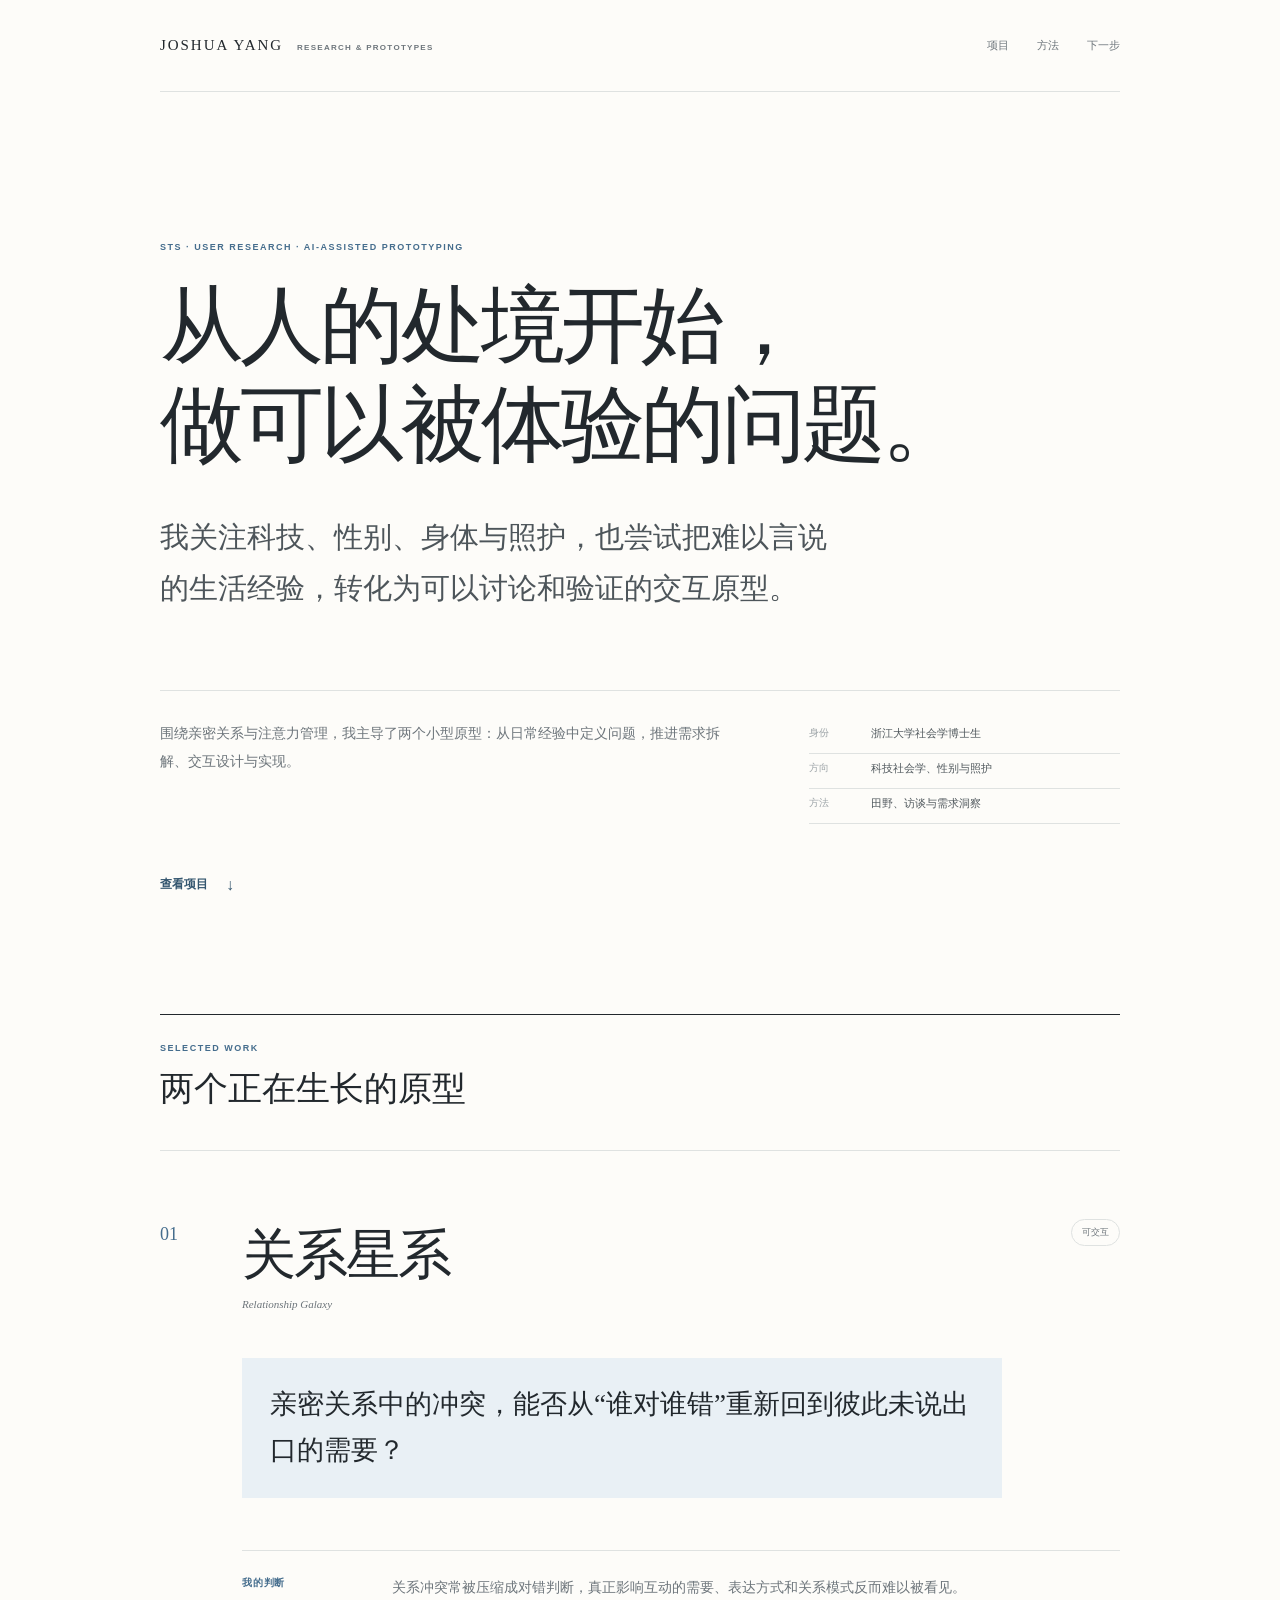
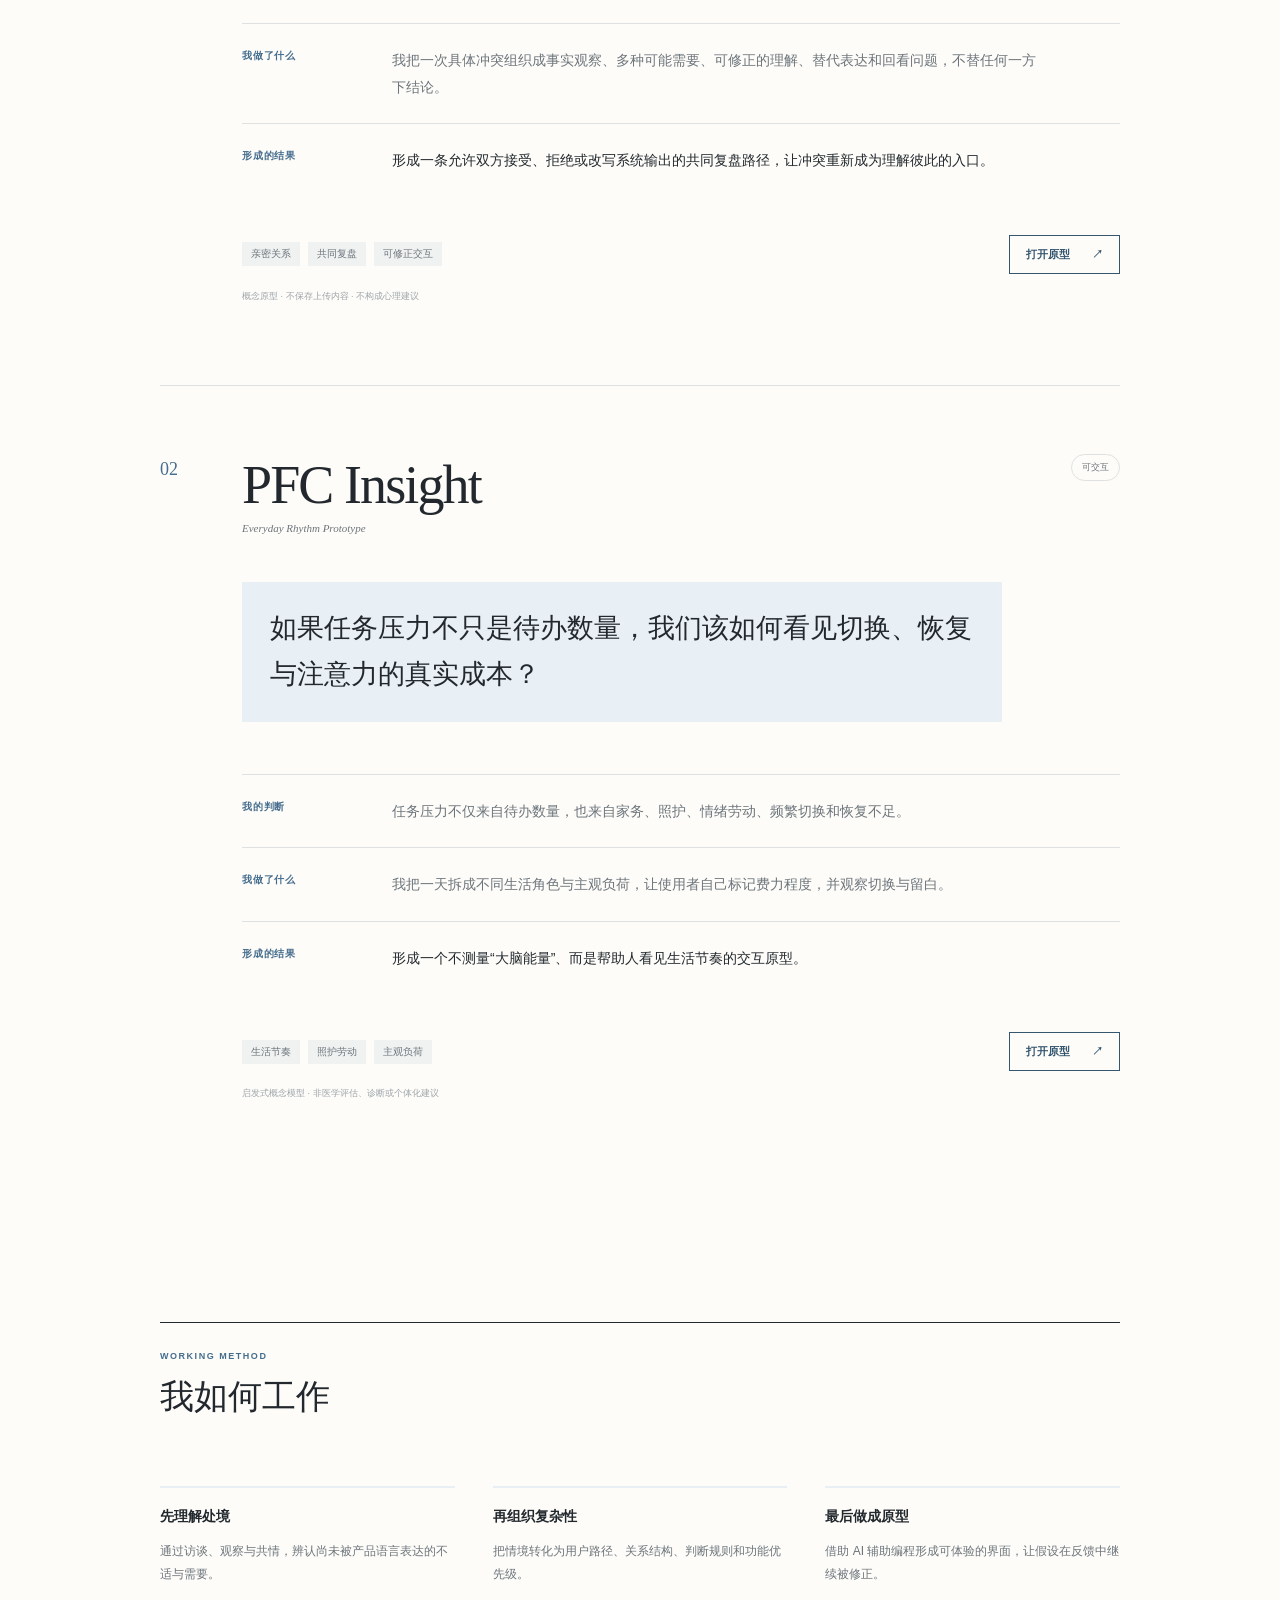
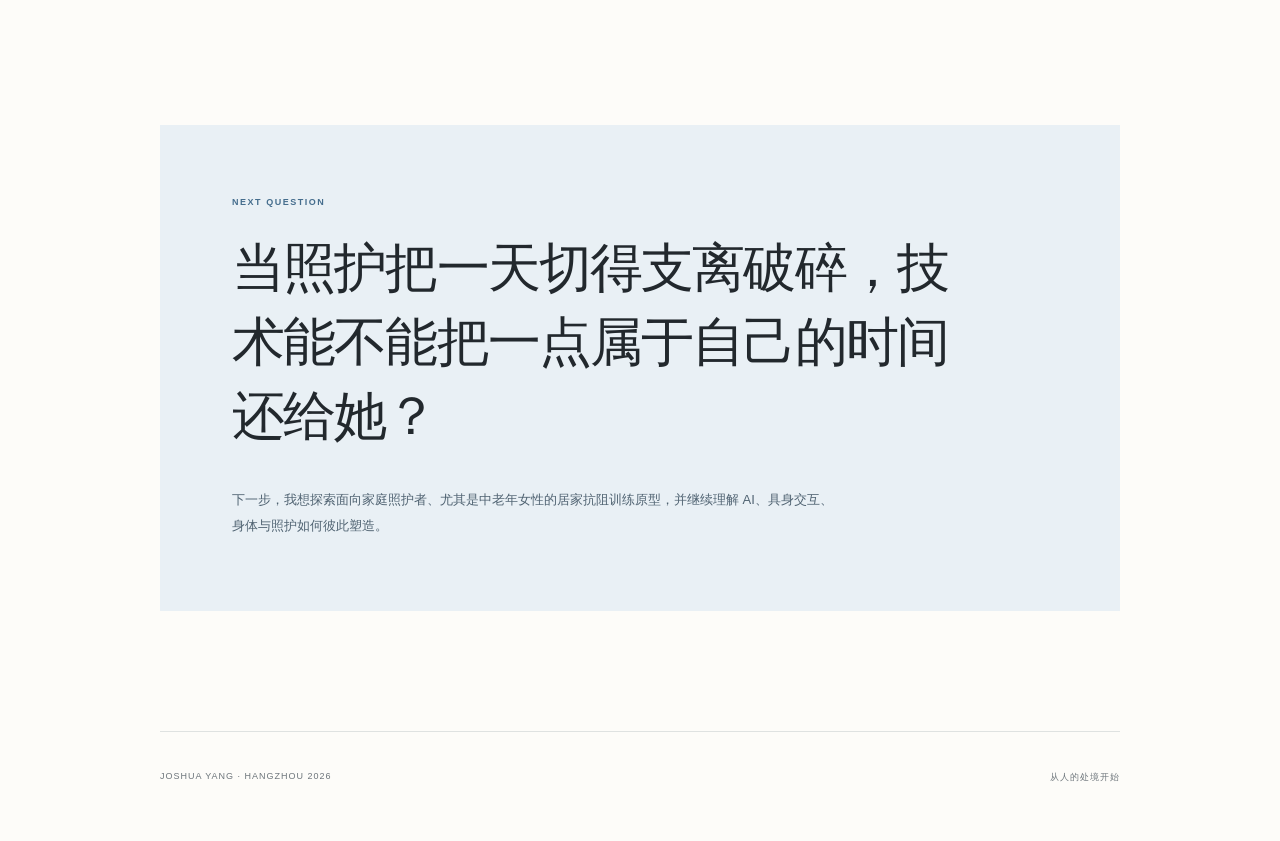
==== commit 955f5592: "Refine both prototypes around care and everyday rhythms Simplify Relationship Galaxy into an ethical" ====
--- a/index.html
+++ b/index.html
@@ -36,22 +36,22 @@
           <p class="project-question">亲密关系中的冲突，能否从“谁对谁错”重新回到彼此未说出口的需要？</p>
           <div class="project-story">
             <section><h4>我的判断</h4><p>关系冲突常被压缩成对错判断，真正影响互动的需要、表达方式和关系模式反而难以被看见。</p></section>
-            <section><h4>我做了什么</h4><p>我把抽象的关系经验拆成对话记录、模式分析、内心地图与共同探索路径，并持续调整交互逻辑。</p></section>
-            <section><h4>形成的结果</h4><p>形成一条可记录、可观察、可共同讨论的互动旅程，让冲突重新成为理解彼此的入口。</p></section>
+            <section><h4>我做了什么</h4><p>我把一次具体冲突组织成事实观察、多种可能需要、可修正的理解、替代表达和回看问题，不替任何一方下结论。</p></section>
+            <section><h4>形成的结果</h4><p>形成一条允许双方接受、拒绝或改写系统输出的共同复盘路径，让冲突重新成为理解彼此的入口。</p></section>
           </div>
-          <div class="project-footer"><ul aria-label="项目标签"><li>亲密关系</li><li>需求洞察</li><li>叙事交互</li></ul><a href="relationship-galaxy.html">打开原型 <span>↗</span></a></div>
+          <div class="project-footer"><ul aria-label="项目标签"><li>亲密关系</li><li>共同复盘</li><li>可修正交互</li></ul><a href="relationship-galaxy.html">打开原型 <span>↗</span></a></div>
           <p class="project-note">概念原型 · 不保存上传内容 · 不构成心理建议</p>
         </article>
 
         <article class="project" id="project-02">
-          <header class="project-header"><p class="project-number">02</p><div><h3>PFC Insight</h3><p>Cognitive Workload Prototype</p></div><span>可交互</span></header>
+          <header class="project-header"><p class="project-number">02</p><div><h3>PFC Insight</h3><p>Everyday Rhythm Prototype</p></div><span>可交互</span></header>
           <p class="project-question">如果任务压力不只是待办数量，我们该如何看见切换、恢复与注意力的真实成本？</p>
           <div class="project-story">
-            <section><h4>我的判断</h4><p>任务压力不仅来自待办数量，也来自频繁切换、恢复不足，以及难以被觉察的注意力消耗。</p></section>
-            <section><h4>我做了什么</h4><p>我把认知负担拆成任务分类、切换成本、负荷曲线与恢复节奏，并将判断过程转化为交互规则。</p></section>
-            <section><h4>形成的结果</h4><p>形成一个可视化认知负荷的概念原型，使抽象压力可以被看见、讨论和重新安排。</p></section>
+            <section><h4>我的判断</h4><p>任务压力不仅来自待办数量，也来自家务、照护、情绪劳动、频繁切换和恢复不足。</p></section>
+            <section><h4>我做了什么</h4><p>我把一天拆成不同生活角色与主观负荷，让使用者自己标记费力程度，并观察切换与留白。</p></section>
+            <section><h4>形成的结果</h4><p>形成一个不测量“大脑能量”、而是帮助人看见生活节奏的交互原型。</p></section>
           </div>
-          <div class="project-footer"><ul aria-label="项目标签"><li>任务管理</li><li>信息可视化</li><li>认知负荷</li></ul><a href="pfc-insight.html">打开原型 <span>↗</span></a></div>
+          <div class="project-footer"><ul aria-label="项目标签"><li>生活节奏</li><li>照护劳动</li><li>主观负荷</li></ul><a href="pfc-insight.html">打开原型 <span>↗</span></a></div>
           <p class="project-note">启发式概念模型 · 非医学评估、诊断或个体化建议</p>
         </article>
       </section>
@@ -61,7 +61,7 @@
         <div class="method-grid"><section><h3>先理解处境</h3><p>通过访谈、观察与共情，辨认尚未被产品语言表达的不适与需要。</p></section><section><h3>再组织复杂性</h3><p>把情境转化为用户路径、关系结构、判断规则和功能优先级。</p></section><section><h3>最后做成原型</h3><p>借助 AI 辅助编程形成可体验的界面，让假设在反馈中继续被修正。</p></section></div>
       </section>
 
-      <section class="next page-width" id="next"><p class="eyebrow">NEXT QUESTION</p><h2>技术能否理解照护者被切碎的时间？</h2><p>下一步，我想探索面向家庭照护者、尤其是中老年女性的居家抗阻训练原型，并继续理解 AI、具身交互、身体与照护如何彼此塑造。</p></section>
+      <section class="next page-width" id="next"><p class="eyebrow">NEXT QUESTION</p><h2>当照护把一天切得支离破碎，技术能不能把一点属于自己的时间还给她？</h2><p>下一步，我想探索面向家庭照护者、尤其是中老年女性的居家抗阻训练原型，并继续理解 AI、具身交互、身体与照护如何彼此塑造。</p></section>
       <footer class="page-width"><p>JOSHUA YANG · HANGZHOU 2026</p><p>从人的处境开始</p></footer>
     </main>
   </body>
